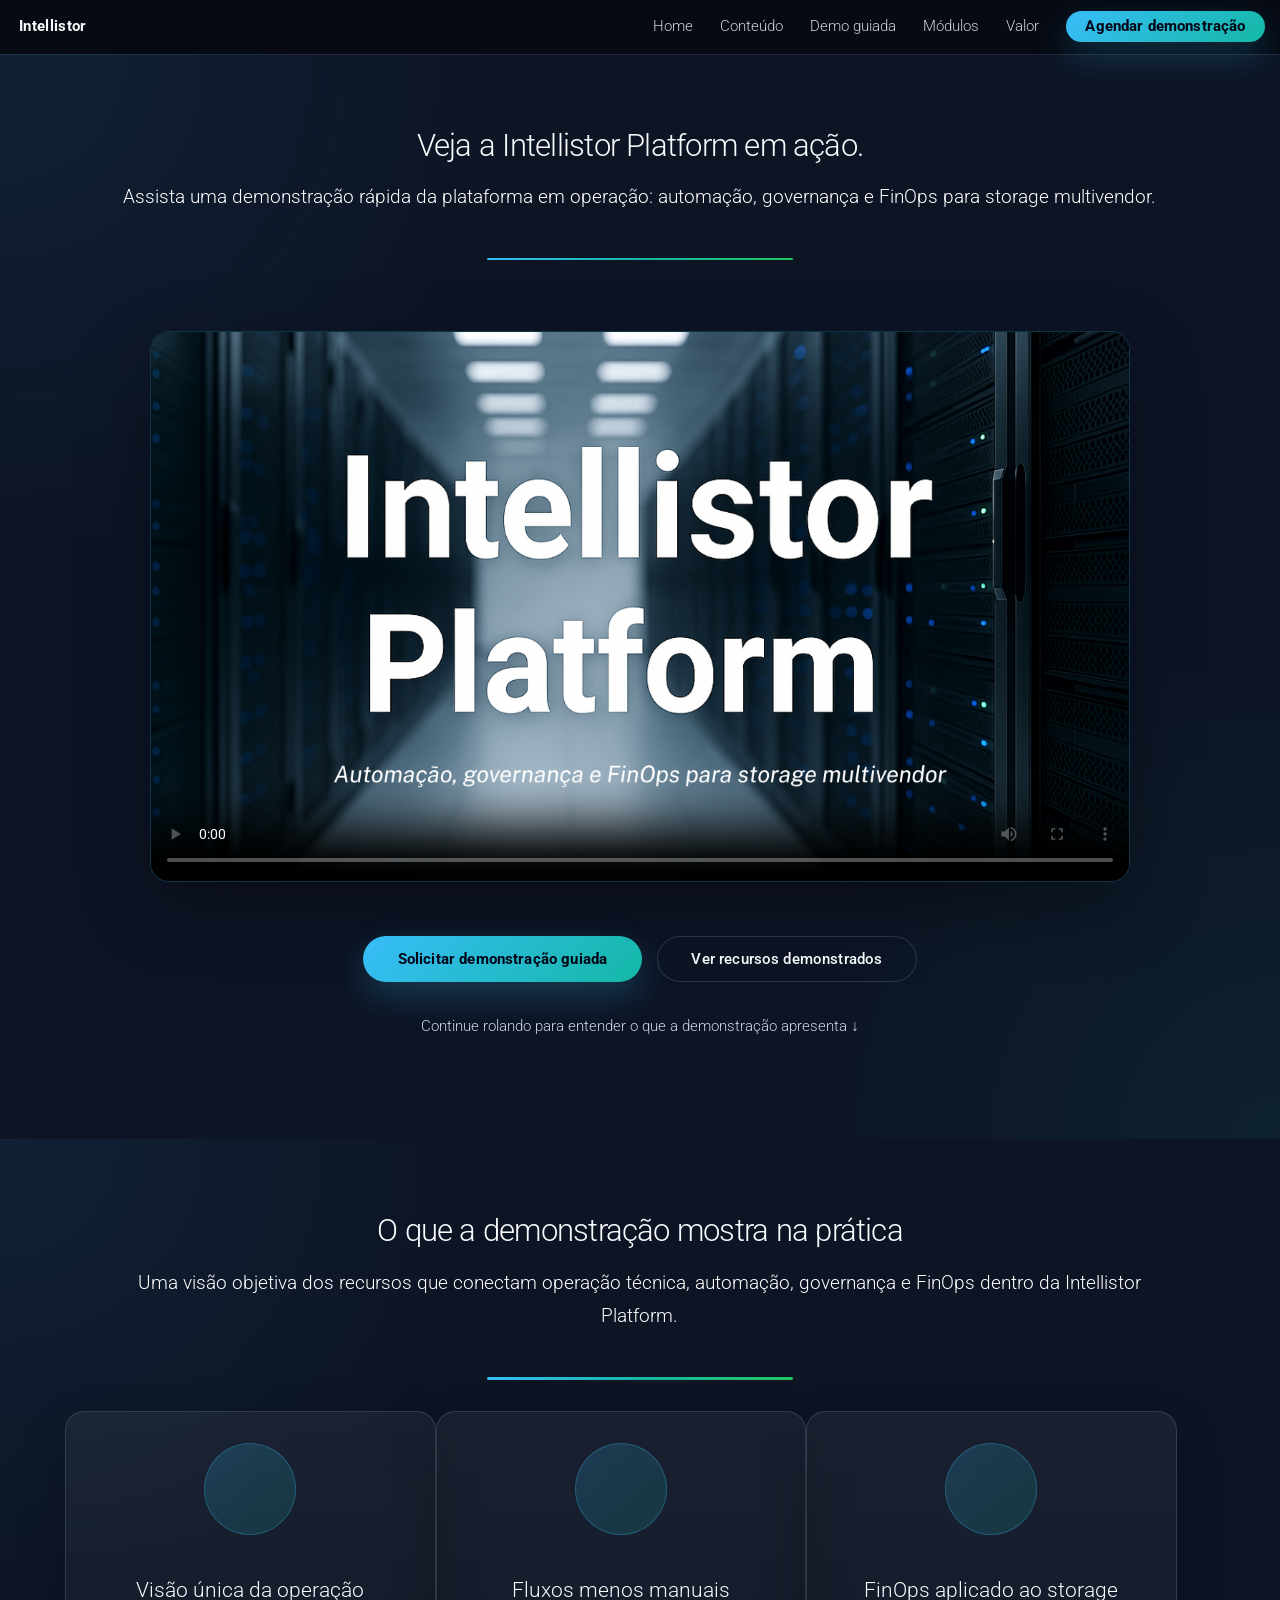
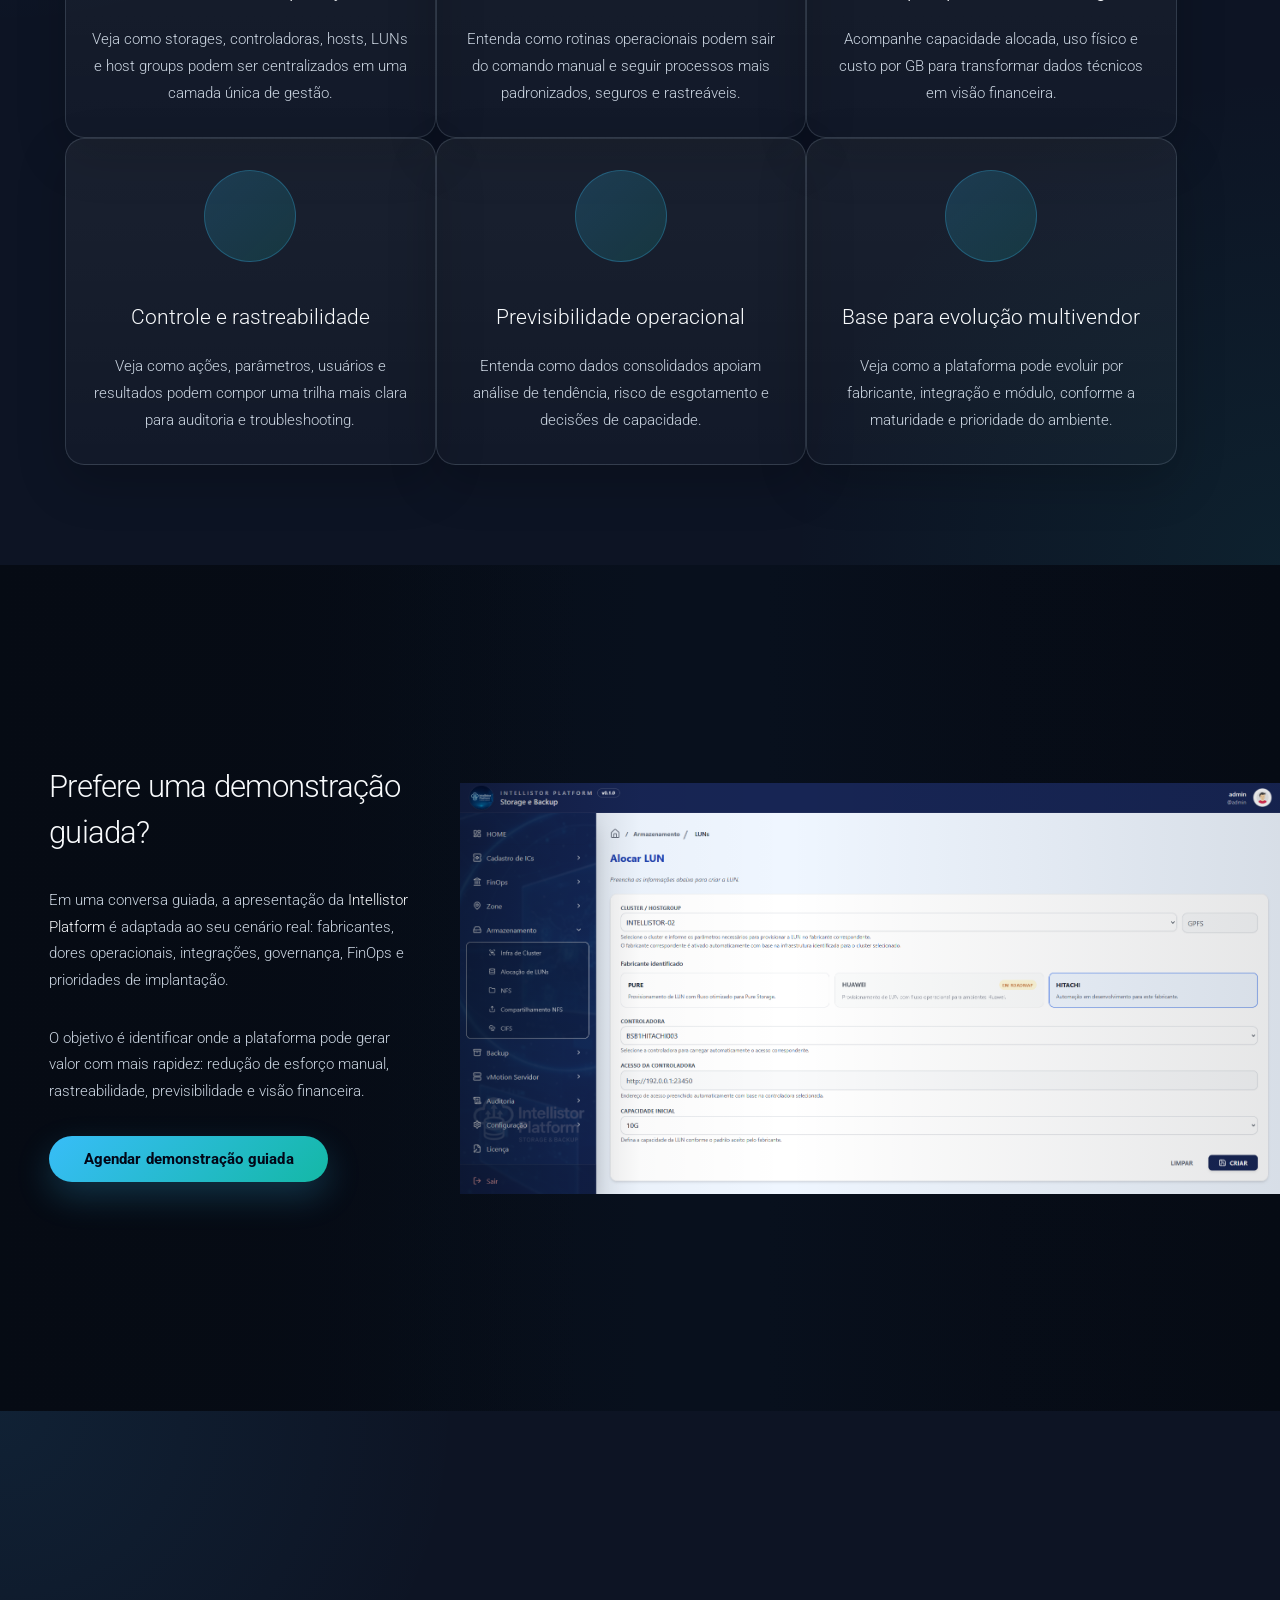
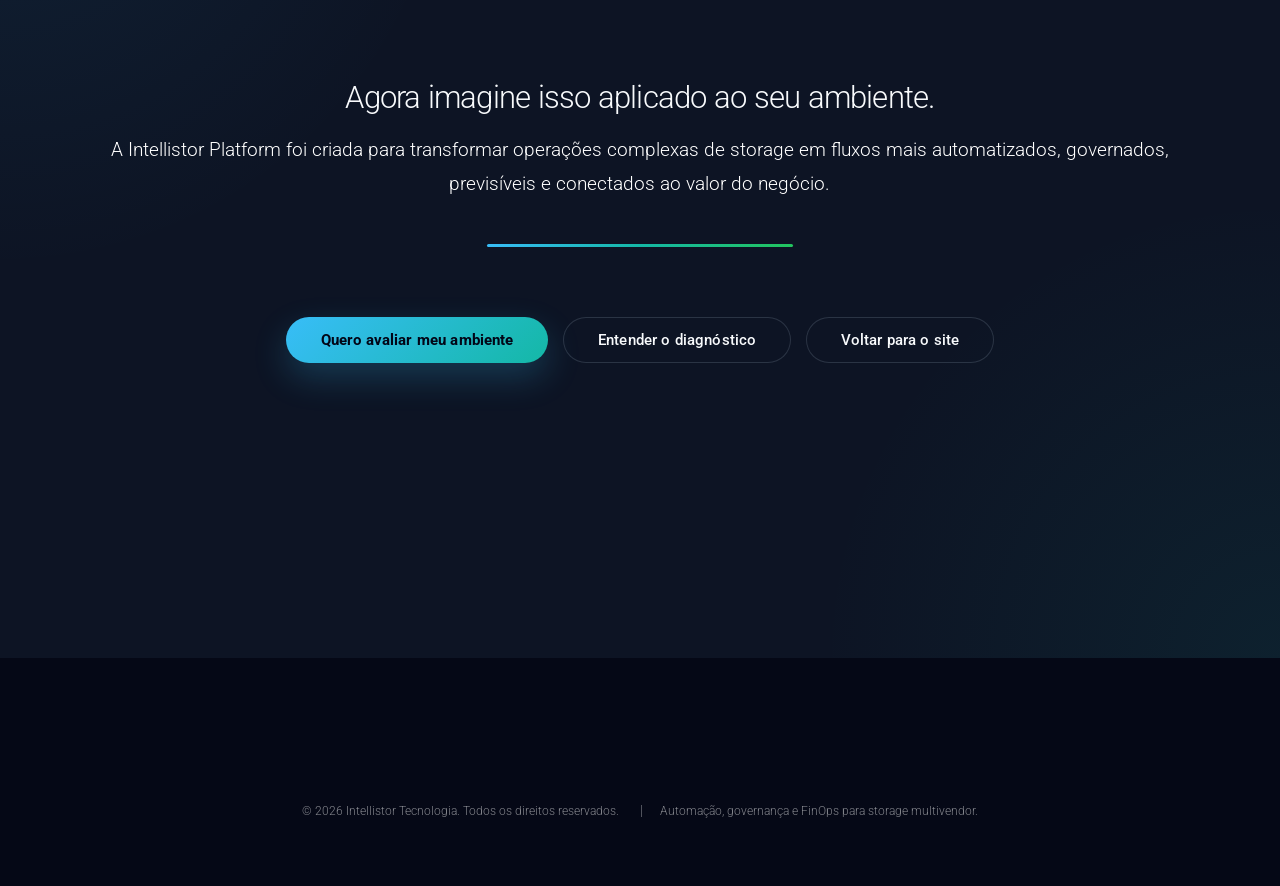
==== demo.html @ d31a7f8b "versão comercial" ====
<!DOCTYPE HTML>
<html lang="pt-br">
  <head>
    <title>Demonstração | Intellistor Platform</title>
    <meta charset="utf-8" />
    <meta name="viewport" content="width=device-width, initial-scale=1, user-scalable=no" />

    <meta
      name="description"
      content="Veja a Intellistor Platform em ação: automação, governança, FinOps e inteligência operacional para storage multivendor."
    />

    <meta
      name="keywords"
      content="Intellistor Platform, demonstração, storage multivendor, automação de storage, FinOps, governança, infraestrutura"
    />

    <link rel="stylesheet" href="assets/css/main.css" />
    <noscript><link rel="stylesheet" href="assets/css/noscript.css" /></noscript>
  </head>

  <body class="is-preload">
    <div id="page-wrapper">

      <!-- Header -->
      <header id="header">
        <h1 id="logo">
          <a href="index.html">Intellistor</a>
        </h1>

        <nav id="nav">
          <ul>
            <li><a href="index.html#banner">Home</a></li>
            <li><a href="#demo-conteudo">Conteúdo</a></li>
            <li><a href="#demo-guiada">Demo guiada</a></li>
            <li><a href="index.html#modulos">Módulos</a></li>
            <li><a href="index.html#valor">Valor</a></li>
            <li><a href="index.html#contato" class="button primary">Agendar demonstração</a></li>
          </ul>
        </nav>
      </header>

      <!-- Demo Hero -->
      <section id="demo-hero" class="wrapper style1 special fade-up demo-hero-section">
        <div class="container">
          <header class="major">
            <h2>Veja a Intellistor Platform em ação.</h2>
            <p>
              Assista uma demonstração rápida da plataforma em operação:
              automação, governança e FinOps para storage multivendor.
            </p>
          </header>

          <div class="demo-video-wrapper">
            <video controls poster="images/new_version/demo-poster.png" class="demo-video">
              <source src="images/new_version/demo-video-web.mp4" type="video/mp4" />
              Seu navegador não suporta a reprodução de vídeo.
            </video>
          </div>

          <br />

          <div>
            <br />
            <ul class="actions special">
              <li><a href="index.html#contato" class="button primary">Solicitar demonstração guiada</a></li>
              <li><a href="#demo-conteudo" class="button scrolly">Ver recursos demonstrados</a></li>
            </ul>

            <p class="demo-scroll-note">
              Continue rolando para entender o que a demonstração apresenta ↓
            </p>
          </div>
        </div>
      </section>

      <!-- O que você verá -->
      <section id="demo-conteudo" class="wrapper style1 special fade-up">
        <div class="container">
          <header class="major">
            <h2>O que a demonstração mostra na prática</h2>
            <p>
              Uma visão objetiva dos recursos que conectam operação técnica, automação,
              governança e FinOps dentro da Intellistor Platform.
            </p>
          </header>

          <div class="box alt">
            <div class="row gtr-uniform">

              <section class="col-4 col-6-medium col-12-xsmall">
                <span class="icon solid alt major fa-server"></span>
                <h3>Visão única da operação</h3>
                <p>
                  Veja como storages, controladoras, hosts, LUNs e host groups podem ser
                  centralizados em uma camada única de gestão.
                </p>
              </section>

              <section class="col-4 col-6-medium col-12-xsmall">
                <span class="icon solid alt major fa-code-branch"></span>
                <h3>Fluxos menos manuais</h3>
                <p>
                  Entenda como rotinas operacionais podem sair do comando manual e seguir
                  processos mais padronizados, seguros e rastreáveis.
                </p>
              </section>

              <section class="col-4 col-6-medium col-12-xsmall">
                <span class="icon solid alt major fa-chart-pie"></span>
                <h3>FinOps aplicado ao storage</h3>
                <p>
                  Acompanhe capacidade alocada, uso físico e custo por GB para transformar
                  dados técnicos em visão financeira.
                </p>
              </section>

              <section class="col-4 col-6-medium col-12-xsmall">
                <span class="icon solid alt major fa-shield-alt"></span>
                <h3>Controle e rastreabilidade</h3>
                <p>
                  Veja como ações, parâmetros, usuários e resultados podem compor uma trilha
                  mais clara para auditoria e troubleshooting.
                </p>
              </section>

              <section class="col-4 col-6-medium col-12-xsmall">
                <span class="icon solid alt major fa-brain"></span>
                <h3>Previsibilidade operacional</h3>
                <p>
                  Entenda como dados consolidados apoiam análise de tendência, risco de
                  esgotamento e decisões de capacidade.
                </p>
              </section>

              <section class="col-4 col-6-medium col-12-xsmall">
                <span class="icon solid alt major fa-network-wired"></span>
                <h3>Base para evolução multivendor</h3>
                <p>
                  Veja como a plataforma pode evoluir por fabricante, integração e módulo,
                  conforme a maturidade e prioridade do ambiente.
                </p>
              </section>

            </div>
          </div>
        </div>
      </section>

      <!-- Demo guiada -->
      <section id="demo-guiada" class="spotlight style2 left">
        <span class="image fit main">
          <img src="images/new_version/modulos4.png" alt="Demonstração guiada da Intellistor Platform" />
        </span>

        <div class="content">
          <header>
            <h2>Prefere uma demonstração guiada?</h2>
          </header>

          <p>
            Em uma conversa guiada, a apresentação da <strong>Intellistor Platform</strong>
            é adaptada ao seu cenário real: fabricantes, dores operacionais, integrações,
            governança, FinOps e prioridades de implantação.
          </p>

          <p>
            O objetivo é identificar onde a plataforma pode gerar valor com mais rapidez:
            redução de esforço manual, rastreabilidade, previsibilidade e visão financeira.
          </p>

          <ul class="actions">
            <li><a href="index.html#contato" class="button primary">Agendar demonstração guiada</a></li>
          </ul>

          <a href="#demo-fechamento" class="goto-next scrolly">Next</a>
        </div>
      </section>

      <!-- Fechamento -->
      <section id="demo-fechamento" class="wrapper style1 special fade-up">
        <div class="container">
          <header class="major">
            <h2>Agora imagine isso aplicado ao seu ambiente.</h2>
            <p>
              A Intellistor Platform foi criada para transformar operações complexas de storage
              em fluxos mais automatizados, governados, previsíveis e conectados ao valor do negócio.
            </p>
          </header>

          <ul class="actions special">
            <li><a href="index.html#contato" class="button primary">Quero avaliar meu ambiente</a></li>
            <li><a href="index.html#diagnostico" class="button">Entender o diagnóstico</a></li>
            <li><a href="index.html" class="button">Voltar para o site</a></li>
          </ul>
        </div>
      </section>

      <!-- Footer -->
      <footer id="footer">
        <ul class="icons">
          <li>
            <a href="https://www.instagram.com/intellistor" class="icon brands alt fa-instagram" target="_blank" rel="noopener">
              <span class="label">Instagram</span>
            </a>
          </li>
        </ul>

        <ul class="copyright">
          <li>&copy; 2026 Intellistor Tecnologia. Todos os direitos reservados.</li>
          <li>Automação, governança e FinOps para storage multivendor.</li>
        </ul>
      </footer>

    </div>

    <!-- Scripts -->
    <script src="assets/js/jquery.min.js"></script>
    <script src="assets/js/jquery.scrolly.min.js"></script>
    <script src="assets/js/jquery.dropotron.min.js"></script>
    <script src="assets/js/jquery.scrollex.min.js"></script>
    <script src="assets/js/browser.min.js"></script>
    <script src="assets/js/breakpoints.min.js"></script>
    <script src="assets/js/util.js"></script>
    <script src="assets/js/main.js"></script>
  </body>
</html>
---- assets/css/main.css ----
@import url("fontawesome-all.min.css");
@import url("https://fonts.googleapis.com/css?family=Roboto:100,300,100italic,300italic");

/*
	Landed by HTML5 UP
	html5up.net | @ajlkn
	Free for personal and commercial use under the CCA 3.0 license (html5up.net/license)
*/

html, body, div, span, applet, object,
iframe, h1, h2, h3, h4, h5, h6, p, blockquote,
pre, a, abbr, acronym, address, big, cite,
code, del, dfn, em, img, ins, kbd, q, s, samp,
small, strike, strong, sub, sup, tt, var, b,
u, i, center, dl, dt, dd, ol, ul, li, fieldset,
form, label, legend, table, caption, tbody,
tfoot, thead, tr, th, td, article, aside,
canvas, details, embed, figure, figcaption,
footer, header, hgroup, menu, nav, output, ruby,
section, summary, time, mark, audio, video {
	margin: 0;
	padding: 0;
	border: 0;
	font-size: 100%;
	font: inherit;
	vertical-align: baseline;}

article, aside, details, figcaption, figure,
footer, header, hgroup, menu, nav, section {
	display: block;}

body {
	line-height: 1;
}

ol, ul {
	list-style: none;
}

blockquote, q {
	quotes: none;
}

	blockquote:before, blockquote:after, q:before, q:after {
		content: '';
		content: none;
	}

table {
	border-collapse: collapse;
	border-spacing: 0;
}

body {
	-webkit-text-size-adjust: none;
}

mark {
	background-color: transparent;
	color: inherit;
}

input::-moz-focus-inner {
	border: 0;
	padding: 0;
}

input, select, textarea {
	-moz-appearance: none;
	-webkit-appearance: none;
	-ms-appearance: none;
	appearance: none;
}

/* Basic */

	html {
		box-sizing: border-box;
	}

	*, *:before, *:after {
		box-sizing: inherit;
	}

	html, body {
		background: #1c1d26;
	}

	body.is-preload *, body.is-preload *:before, body.is-preload *:after {
		-moz-animation: none !important;
		-webkit-animation: none !important;
		-ms-animation: none !important;
		animation: none !important;
		-moz-transition: none !important;
		-webkit-transition: none !important;
		-ms-transition: none !important;
		transition: none !important;
	}

	body, input, select, textarea {
		color: rgba(255, 255, 255, 0.75);
		font-family: "Roboto", Helvetica, sans-serif;
		font-size: 15pt;
		font-weight: 100;
		line-height: 1.75em;
	}

	a {
		-moz-transition: border-color 0.2s ease-in-out, color 0.2s ease-in-out;
		-webkit-transition: border-color 0.2s ease-in-out, color 0.2s ease-in-out;
		-ms-transition: border-color 0.2s ease-in-out, color 0.2s ease-in-out;
		transition: border-color 0.2s ease-in-out, color 0.2s ease-in-out;
		border-bottom: dotted 1px;
		color: #e44c65;
		text-decoration: none;
	}

		a:hover {
			color: #e44c65 !important;
			border-bottom-color: transparent;
		}

	strong, b {
		color: #ffffff;
		font-weight: 300;
	}

	em, i {
		font-style: italic;
	}

	p {
		margin: 0 0 2em 0;
	}

	h1, h2, h3, h4, h5, h6 {
		color: #ffffff;
		font-weight: 300;
		line-height: 1em;
		margin: 0 0 1em 0;
	}

		h1 a, h2 a, h3 a, h4 a, h5 a, h6 a {
			color: inherit;
			border: 0;
		}

	h2 {
		font-size: 2em;
		line-height: 1.5em;
		letter-spacing: -0.025em;
	}

	h3 {
		font-size: 1.35em;
		line-height: 1.5em;
	}

	h4 {
		font-size: 1.1em;
		line-height: 1.5em;
	}

	h5 {
		font-size: 0.9em;
		line-height: 1.5em;
	}

	h6 {
		font-size: 0.7em;
		line-height: 1.5em;
	}

	sub {
		font-size: 0.8em;
		position: relative;
		top: 0.5em;
	}

	sup {
		font-size: 0.8em;
		position: relative;
		top: -0.5em;
	}

	hr {
		border: 0;
		border-bottom: solid 1px rgba(255, 255, 255, 0.3);
		margin: 3em 0;
	}

		hr.major {
			margin: 4em 0;
		}

	blockquote {
		border-left: solid 4px rgba(255, 255, 255, 0.3);
		font-style: italic;
		margin: 0 0 2em 0;
		padding: 0.5em 0 0.5em 2em;
	}

	code {
		background: rgba(255, 255, 255, 0.075);
		border-radius: 4px;
		font-family: "Courier New", monospace;
		font-size: 0.9em;
		margin: 0 0.25em;
		padding: 0.25em 0.65em;
	}

	pre {
		-webkit-overflow-scrolling: touch;
		font-family: "Courier New", monospace;
		font-size: 0.9em;
		margin: 0 0 2em 0;
	}

		pre code {
			display: block;
			line-height: 1.75em;
			padding: 1em 1.5em;
			overflow-x: auto;
		}

	.align-left {
		text-align: left;
	}

	.align-center {
		text-align: center;
	}

	.align-right {
		text-align: right;
	}

/* Loader */

	@-moz-keyframes spinner-show {
		0% {
			opacity: 0;
		}

		100% {
			opacity: 1;
		}
	}

	@-webkit-keyframes spinner-show {
		0% {
			opacity: 0;
		}

		100% {
			opacity: 1;
		}
	}

	@-ms-keyframes spinner-show {
		0% {
			opacity: 0;
		}

		100% {
			opacity: 1;
		}
	}

	@keyframes spinner-show {
		0% {
			opacity: 0;
		}

		100% {
			opacity: 1;
		}
	}

	@-moz-keyframes spinner-hide {
		0% {
			color: rgba(255, 255, 255, 0.15);
			z-index: 100001;
			-moz-transform: scale(1) rotate(0deg);
			-webkit-transform: scale(1) rotate(0deg);
			-ms-transform: scale(1) rotate(0deg);
			transform: scale(1) rotate(0deg);
		}

		99% {
			color: #1c1d26;
			z-index: 100001;
			-moz-transform: scale(0.5) rotate(360deg);
			-webkit-transform: scale(0.5) rotate(360deg);
			-ms-transform: scale(0.5) rotate(360deg);
			transform: scale(0.5) rotate(360deg);
		}

		100% {
			color: #1c1d26;
			z-index: -1;
			-moz-transform: scale(0.5) rotate(360deg);
			-webkit-transform: scale(0.5) rotate(360deg);
			-ms-transform: scale(0.5) rotate(360deg);
			transform: scale(0.5) rotate(360deg);
		}
	}

	@-webkit-keyframes spinner-hide {
		0% {
			color: rgba(255, 255, 255, 0.15);
			z-index: 100001;
			-moz-transform: scale(1) rotate(0deg);
			-webkit-transform: scale(1) rotate(0deg);
			-ms-transform: scale(1) rotate(0deg);
			transform: scale(1) rotate(0deg);
		}

		99% {
			color: #1c1d26;
			z-index: 100001;
			-moz-transform: scale(0.5) rotate(360deg);
			-webkit-transform: scale(0.5) rotate(360deg);
			-ms-transform: scale(0.5) rotate(360deg);
			transform: scale(0.5) rotate(360deg);
		}

		100% {
			color: #1c1d26;
			z-index: -1;
			-moz-transform: scale(0.5) rotate(360deg);
			-webkit-transform: scale(0.5) rotate(360deg);
			-ms-transform: scale(0.5) rotate(360deg);
			transform: scale(0.5) rotate(360deg);
		}
	}

	@-ms-keyframes spinner-hide {
		0% {
			color: rgba(255, 255, 255, 0.15);
			z-index: 100001;
			-moz-transform: scale(1) rotate(0deg);
			-webkit-transform: scale(1) rotate(0deg);
			-ms-transform: scale(1) rotate(0deg);
			transform: scale(1) rotate(0deg);
		}

		99% {
			color: #1c1d26;
			z-index: 100001;
			-moz-transform: scale(0.5) rotate(360deg);
			-webkit-transform: scale(0.5) rotate(360deg);
			-ms-transform: scale(0.5) rotate(360deg);
			transform: scale(0.5) rotate(360deg);
		}

		100% {
			color: #1c1d26;
			z-index: -1;
			-moz-transform: scale(0.5) rotate(360deg);
			-webkit-transform: scale(0.5) rotate(360deg);
			-ms-transform: scale(0.5) rotate(360deg);
			transform: scale(0.5) rotate(360deg);
		}
	}

	@keyframes spinner-hide {
		0% {
			color: rgba(255, 255, 255, 0.15);
			z-index: 100001;
			-moz-transform: scale(1) rotate(0deg);
			-webkit-transform: scale(1) rotate(0deg);
			-ms-transform: scale(1) rotate(0deg);
			transform: scale(1) rotate(0deg);
		}

		99% {
			color: #1c1d26;
			z-index: 100001;
			-moz-transform: scale(0.5) rotate(360deg);
			-webkit-transform: scale(0.5) rotate(360deg);
			-ms-transform: scale(0.5) rotate(360deg);
			transform: scale(0.5) rotate(360deg);
		}

		100% {
			color: #1c1d26;
			z-index: -1;
			-moz-transform: scale(0.5) rotate(360deg);
			-webkit-transform: scale(0.5) rotate(360deg);
			-ms-transform: scale(0.5) rotate(360deg);
			transform: scale(0.5) rotate(360deg);
		}
	}

	@-moz-keyframes spinner-rotate {
		0% {
			-moz-transform: scale(1) rotate(0deg);
			-webkit-transform: scale(1) rotate(0deg);
			-ms-transform: scale(1) rotate(0deg);
			transform: scale(1) rotate(0deg);
		}

		100% {
			-moz-transform: scale(1) rotate(360deg);
			-webkit-transform: scale(1) rotate(360deg);
			-ms-transform: scale(1) rotate(360deg);
			transform: scale(1) rotate(360deg);
		}
	}

	@-webkit-keyframes spinner-rotate {
		0% {
			-moz-transform: scale(1) rotate(0deg);
			-webkit-transform: scale(1) rotate(0deg);
			-ms-transform: scale(1) rotate(0deg);
			transform: scale(1) rotate(0deg);
		}

		100% {
			-moz-transform: scale(1) rotate(360deg);
			-webkit-transform: scale(1) rotate(360deg);
			-ms-transform: scale(1) rotate(360deg);
			transform: scale(1) rotate(360deg);
		}
	}

	@-ms-keyframes spinner-rotate {
		0% {
			-moz-transform: scale(1) rotate(0deg);
			-webkit-transform: scale(1) rotate(0deg);
			-ms-transform: scale(1) rotate(0deg);
			transform: scale(1) rotate(0deg);
		}

		100% {
			-moz-transform: scale(1) rotate(360deg);
			-webkit-transform: scale(1) rotate(360deg);
			-ms-transform: scale(1) rotate(360deg);
			transform: scale(1) rotate(360deg);
		}
	}

	@keyframes spinner-rotate {
		0% {
			-moz-transform: scale(1) rotate(0deg);
			-webkit-transform: scale(1) rotate(0deg);
			-ms-transform: scale(1) rotate(0deg);
			transform: scale(1) rotate(0deg);
		}

		100% {
			-moz-transform: scale(1) rotate(360deg);
			-webkit-transform: scale(1) rotate(360deg);
			-ms-transform: scale(1) rotate(360deg);
			transform: scale(1) rotate(360deg);
		}
	}

	@-moz-keyframes overlay-hide {
		0% {
			opacity: 1;
			z-index: 100000;
		}

		15% {
			opacity: 1;
			z-index: 100000;
		}

		99% {
			opacity: 0;
			z-index: 100000;
		}

		100% {
			opacity: 0;
			z-index: -1;
		}
	}

	@-webkit-keyframes overlay-hide {
		0% {
			opacity: 1;
			z-index: 100000;
		}

		15% {
			opacity: 1;
			z-index: 100000;
		}

		99% {
			opacity: 0;
			z-index: 100000;
		}

		100% {
			opacity: 0;
			z-index: -1;
		}
	}

	@-ms-keyframes overlay-hide {
		0% {
			opacity: 1;
			z-index: 100000;
		}

		15% {
			opacity: 1;
			z-index: 100000;
		}

		99% {
			opacity: 0;
			z-index: 100000;
		}

		100% {
			opacity: 0;
			z-index: -1;
		}
	}

	@keyframes overlay-hide {
		0% {
			opacity: 1;
			z-index: 100000;
		}

		15% {
			opacity: 1;
			z-index: 100000;
		}

		99% {
			opacity: 0;
			z-index: 100000;
		}

		100% {
			opacity: 0;
			z-index: -1;
		}
	}

	body.landing {
		text-decoration: none;
	}

		body.landing:before {
			-moz-osx-font-smoothing: grayscale;
			-webkit-font-smoothing: antialiased;
			display: inline-block;
			font-style: normal;
			font-variant: normal;
			text-rendering: auto;
			line-height: 1;
			text-transform: none !important;
			font-family: 'Font Awesome 5 Free';
			font-weight: 900;
		}

		body.landing:before {
			-moz-animation: spinner-show 1.5s 1 0.25s ease forwards, spinner-hide 0.25s ease-in-out forwards !important;
			-webkit-animation: spinner-show 1.5s 1 0.25s ease forwards, spinner-hide 0.25s ease-in-out forwards !important;
			-ms-animation: spinner-show 1.5s 1 0.25s ease forwards, spinner-hide 0.25s ease-in-out forwards !important;
			animation: spinner-show 1.5s 1 0.25s ease forwards, spinner-hide 0.25s ease-in-out forwards !important;
			-moz-transform-origin: 50% 50%;
			-webkit-transform-origin: 50% 50%;
			-ms-transform-origin: 50% 50%;
			transform-origin: 50% 50%;
			color: rgba(255, 255, 255, 0.15);
			content: '\f1ce';
			cursor: default;
			display: block;
			font-size: 2em;
			height: 2em;
			left: 50%;
			line-height: 2em;
			margin: -1em 0 0 -1em;
			opacity: 0;
			position: fixed;
			text-align: center;
			top: 50%;
			width: 2em;
			z-index: -1;
		}

		body.landing:after {
			-moz-animation: overlay-hide 1.5s ease-in forwards !important;
			-webkit-animation: overlay-hide 1.5s ease-in forwards !important;
			-ms-animation: overlay-hide 1.5s ease-in forwards !important;
			animation: overlay-hide 1.5s ease-in forwards !important;
			background: #1c1d26;
			content: '';
			display: block;
			height: 100%;
			left: 0;
			opacity: 0;
			position: fixed;
			top: 0;
			width: 100%;
			z-index: -1;
		}

		body.landing.is-preload:before {
			-moz-animation: spinner-show 1.5s 1 0.25s ease forwards, spinner-rotate 0.75s infinite linear !important;
			-webkit-animation: spinner-show 1.5s 1 0.25s ease forwards, spinner-rotate 0.75s infinite linear !important;
			-ms-animation: spinner-show 1.5s 1 0.25s ease forwards, spinner-rotate 0.75s infinite linear !important;
			animation: spinner-show 1.5s 1 0.25s ease forwards, spinner-rotate 0.75s infinite linear !important;
			z-index: 100001;
		}

		body.landing.is-preload:after {
			-moz-animation: none !important;
			-webkit-animation: none !important;
			-ms-animation: none !important;
			animation: none !important;
			opacity: 1;
			z-index: 100000;
		}

	@media (-webkit-min-device-pixel-ratio: 2) {

		body.landing:before {
			line-height: 2.025em;
		}

	}

/* Container */

	.container {
		margin: 0 auto;
		max-width: calc(100% - 4em);
		width: 70em;
	}

		.container.xsmall {
			width: 17.5em;
		}

		.container.small {
			width: 35em;
		}

		.container.medium {
			width: 52.5em;
		}

		.container.large {
			width: 87.5em;
		}

		.container.xlarge {
			width: 105em;
		}

		.container.max {
			width: 100%;
		}

		@media screen and (max-width: 1280px) {

			.container {
				width: 90%;
				max-width: 100%;
			}

		}

		@media screen and (max-width: 980px) {

			.container {
				width: 100% !important;
			}

		}

/* Row */

	.row {
		display: flex;
		flex-wrap: wrap;
		box-sizing: border-box;
		align-items: stretch;
	}

		.row > * {
			box-sizing: border-box;
		}

		.row.gtr-uniform > * > :last-child {
			margin-bottom: 0;
		}

		.row.aln-left {
			justify-content: flex-start;
		}

		.row.aln-center {
			justify-content: center;
		}

		.row.aln-right {
			justify-content: flex-end;
		}

		.row.aln-top {
			align-items: flex-start;
		}

		.row.aln-middle {
			align-items: center;
		}

		.row.aln-bottom {
			align-items: flex-end;
		}

		.row > .imp {
			order: -1;
		}

		.row > .col-1 {
			width: 8.33333%;
		}

		.row > .off-1 {
			margin-left: 8.33333%;
		}

		.row > .col-2 {
			width: 16.66667%;
		}

		.row > .off-2 {
			margin-left: 16.66667%;
		}

		.row > .col-3 {
			width: 25%;
		}

		.row > .off-3 {
			margin-left: 25%;
		}

		.row > .col-4 {
			width: 33.33333%;
		}

		.row > .off-4 {
			margin-left: 33.33333%;
		}

		.row > .col-5 {
			width: 41.66667%;
		}

		.row > .off-5 {
			margin-left: 41.66667%;
		}

		.row > .col-6 {
			width: 50%;
		}

		.row > .off-6 {
			margin-left: 50%;
		}

		.row > .col-7 {
			width: 58.33333%;
		}

		.row > .off-7 {
			margin-left: 58.33333%;
		}

		.row > .col-8 {
			width: 66.66667%;
		}

		.row > .off-8 {
			margin-left: 66.66667%;
		}

		.row > .col-9 {
			width: 75%;
		}

		.row > .off-9 {
			margin-left: 75%;
		}

		.row > .col-10 {
			width: 83.33333%;
		}

		.row > .off-10 {
			margin-left: 83.33333%;
		}

		.row > .col-11 {
			width: 91.66667%;
		}

		.row > .off-11 {
			margin-left: 91.66667%;
		}

		.row > .col-12 {
			width: 100%;
		}

		.row > .off-12 {
			margin-left: 100%;
		}

		.row.gtr-0 {
			margin-top: 0;
			margin-left: 0em;
		}

			.row.gtr-0 > * {
				padding: 0 0 0 0em;
			}

			.row.gtr-0.gtr-uniform {
				margin-top: 0em;
			}

				.row.gtr-0.gtr-uniform > * {
					padding-top: 0em;
				}

		.row.gtr-25 {
			margin-top: 0;
			margin-left: -0.625em;
		}

			.row.gtr-25 > * {
				padding: 0 0 0 0.625em;
			}

			.row.gtr-25.gtr-uniform {
				margin-top: -0.625em;
			}

				.row.gtr-25.gtr-uniform > * {
					padding-top: 0.625em;
				}

		.row.gtr-50 {
			margin-top: 0;
			margin-left: -1.25em;
		}

			.row.gtr-50 > * {
				padding: 0 0 0 1.25em;
			}

			.row.gtr-50.gtr-uniform {
				margin-top: -1.25em;
			}

				.row.gtr-50.gtr-uniform > * {
					padding-top: 1.25em;
				}

		.row {
			margin-top: 0;
			margin-left: -2.5em;
		}

			.row > * {
				padding: 0 0 0 2.5em;
			}

			.row.gtr-uniform {
				margin-top: -2.5em;
			}

				.row.gtr-uniform > * {
					padding-top: 2.5em;
				}

		.row.gtr-150 {
			margin-top: 0;
			margin-left: -3.75em;
		}

			.row.gtr-150 > * {
				padding: 0 0 0 3.75em;
			}

			.row.gtr-150.gtr-uniform {
				margin-top: -3.75em;
			}

				.row.gtr-150.gtr-uniform > * {
					padding-top: 3.75em;
				}

		.row.gtr-200 {
			margin-top: 0;
			margin-left: -5em;
		}

			.row.gtr-200 > * {
				padding: 0 0 0 5em;
			}

			.row.gtr-200.gtr-uniform {
				margin-top: -5em;
			}

				.row.gtr-200.gtr-uniform > * {
					padding-top: 5em;
				}

		@media screen and (max-width: 1680px) {

			.row {
				display: flex;
				flex-wrap: wrap;
				box-sizing: border-box;
				align-items: stretch;
			}

				.row > * {
					box-sizing: border-box;
				}

				.row.gtr-uniform > * > :last-child {
					margin-bottom: 0;
				}

				.row.aln-left {
					justify-content: flex-start;
				}

				.row.aln-center {
					justify-content: center;
				}

				.row.aln-right {
					justify-content: flex-end;
				}

				.row.aln-top {
					align-items: flex-start;
				}

				.row.aln-middle {
					align-items: center;
				}

				.row.aln-bottom {
					align-items: flex-end;
				}

				.row > .imp-xlarge {
					order: -1;
				}

				.row > .col-1-xlarge {
					width: 8.33333%;
				}

				.row > .off-1-xlarge {
					margin-left: 8.33333%;
				}

				.row > .col-2-xlarge {
					width: 16.66667%;
				}

				.row > .off-2-xlarge {
					margin-left: 16.66667%;
				}

				.row > .col-3-xlarge {
					width: 25%;
				}

				.row > .off-3-xlarge {
					margin-left: 25%;
				}

				.row > .col-4-xlarge {
					width: 33.33333%;
				}

				.row > .off-4-xlarge {
					margin-left: 33.33333%;
				}

				.row > .col-5-xlarge {
					width: 41.66667%;
				}

				.row > .off-5-xlarge {
					margin-left: 41.66667%;
				}

				.row > .col-6-xlarge {
					width: 50%;
				}

				.row > .off-6-xlarge {
					margin-left: 50%;
				}

				.row > .col-7-xlarge {
					width: 58.33333%;
				}

				.row > .off-7-xlarge {
					margin-left: 58.33333%;
				}

				.row > .col-8-xlarge {
					width: 66.66667%;
				}

				.row > .off-8-xlarge {
					margin-left: 66.66667%;
				}

				.row > .col-9-xlarge {
					width: 75%;
				}

				.row > .off-9-xlarge {
					margin-left: 75%;
				}

				.row > .col-10-xlarge {
					width: 83.33333%;
				}

				.row > .off-10-xlarge {
					margin-left: 83.33333%;
				}

				.row > .col-11-xlarge {
					width: 91.66667%;
				}

				.row > .off-11-xlarge {
					margin-left: 91.66667%;
				}

				.row > .col-12-xlarge {
					width: 100%;
				}

				.row > .off-12-xlarge {
					margin-left: 100%;
				}

				.row.gtr-0 {
					margin-top: 0;
					margin-left: 0em;
				}

					.row.gtr-0 > * {
						padding: 0 0 0 0em;
					}

					.row.gtr-0.gtr-uniform {
						margin-top: 0em;
					}

						.row.gtr-0.gtr-uniform > * {
							padding-top: 0em;
						}

				.row.gtr-25 {
					margin-top: 0;
					margin-left: -0.625em;
				}

					.row.gtr-25 > * {
						padding: 0 0 0 0.625em;
					}

					.row.gtr-25.gtr-uniform {
						margin-top: -0.625em;
					}

						.row.gtr-25.gtr-uniform > * {
							padding-top: 0.625em;
						}

				.row.gtr-50 {
					margin-top: 0;
					margin-left: -1.25em;
				}

					.row.gtr-50 > * {
						padding: 0 0 0 1.25em;
					}

					.row.gtr-50.gtr-uniform {
						margin-top: -1.25em;
					}

						.row.gtr-50.gtr-uniform > * {
							padding-top: 1.25em;
						}

				.row {
					margin-top: 0;
					margin-left: -2.5em;
				}

					.row > * {
						padding: 0 0 0 2.5em;
					}

					.row.gtr-uniform {
						margin-top: -2.5em;
					}

						.row.gtr-uniform > * {
							padding-top: 2.5em;
						}

				.row.gtr-150 {
					margin-top: 0;
					margin-left: -3.75em;
				}

					.row.gtr-150 > * {
						padding: 0 0 0 3.75em;
					}

					.row.gtr-150.gtr-uniform {
						margin-top: -3.75em;
					}

						.row.gtr-150.gtr-uniform > * {
							padding-top: 3.75em;
						}

				.row.gtr-200 {
					margin-top: 0;
					margin-left: -5em;
				}

					.row.gtr-200 > * {
						padding: 0 0 0 5em;
					}

					.row.gtr-200.gtr-uniform {
						margin-top: -5em;
					}

						.row.gtr-200.gtr-uniform > * {
							padding-top: 5em;
						}

		}

		@media screen and (max-width: 1280px) {

			.row {
				display: flex;
				flex-wrap: wrap;
				box-sizing: border-box;
				align-items: stretch;
			}

				.row > * {
					box-sizing: border-box;
				}

				.row.gtr-uniform > * > :last-child {
					margin-bottom: 0;
				}

				.row.aln-left {
					justify-content: flex-start;
				}

				.row.aln-center {
					justify-content: center;
				}

				.row.aln-right {
					justify-content: flex-end;
				}

				.row.aln-top {
					align-items: flex-start;
				}

				.row.aln-middle {
					align-items: center;
				}

				.row.aln-bottom {
					align-items: flex-end;
				}

				.row > .imp-large {
					order: -1;
				}

				.row > .col-1-large {
					width: 8.33333%;
				}

				.row > .off-1-large {
					margin-left: 8.33333%;
				}

				.row > .col-2-large {
					width: 16.66667%;
				}

				.row > .off-2-large {
					margin-left: 16.66667%;
				}

				.row > .col-3-large {
					width: 25%;
				}

				.row > .off-3-large {
					margin-left: 25%;
				}

				.row > .col-4-large {
					width: 33.33333%;
				}

				.row > .off-4-large {
					margin-left: 33.33333%;
				}

				.row > .col-5-large {
					width: 41.66667%;
				}

				.row > .off-5-large {
					margin-left: 41.66667%;
				}

				.row > .col-6-large {
					width: 50%;
				}

				.row > .off-6-large {
					margin-left: 50%;
				}

				.row > .col-7-large {
					width: 58.33333%;
				}

				.row > .off-7-large {
					margin-left: 58.33333%;
				}

				.row > .col-8-large {
					width: 66.66667%;
				}

				.row > .off-8-large {
					margin-left: 66.66667%;
				}

				.row > .col-9-large {
					width: 75%;
				}

				.row > .off-9-large {
					margin-left: 75%;
				}

				.row > .col-10-large {
					width: 83.33333%;
				}

				.row > .off-10-large {
					margin-left: 83.33333%;
				}

				.row > .col-11-large {
					width: 91.66667%;
				}

				.row > .off-11-large {
					margin-left: 91.66667%;
				}

				.row > .col-12-large {
					width: 100%;
				}

				.row > .off-12-large {
					margin-left: 100%;
				}

				.row.gtr-0 {
					margin-top: 0;
					margin-left: 0em;
				}

					.row.gtr-0 > * {
						padding: 0 0 0 0em;
					}

					.row.gtr-0.gtr-uniform {
						margin-top: 0em;
					}

						.row.gtr-0.gtr-uniform > * {
							padding-top: 0em;
						}

				.row.gtr-25 {
					margin-top: 0;
					margin-left: -0.625em;
				}

					.row.gtr-25 > * {
						padding: 0 0 0 0.625em;
					}

					.row.gtr-25.gtr-uniform {
						margin-top: -0.625em;
					}

						.row.gtr-25.gtr-uniform > * {
							padding-top: 0.625em;
						}

				.row.gtr-50 {
					margin-top: 0;
					margin-left: -1.25em;
				}

					.row.gtr-50 > * {
						padding: 0 0 0 1.25em;
					}

					.row.gtr-50.gtr-uniform {
						margin-top: -1.25em;
					}

						.row.gtr-50.gtr-uniform > * {
							padding-top: 1.25em;
						}

				.row {
					margin-top: 0;
					margin-left: -2.5em;
				}

					.row > * {
						padding: 0 0 0 2.5em;
					}

					.row.gtr-uniform {
						margin-top: -2.5em;
					}

						.row.gtr-uniform > * {
							padding-top: 2.5em;
						}

				.row.gtr-150 {
					margin-top: 0;
					margin-left: -3.75em;
				}

					.row.gtr-150 > * {
						padding: 0 0 0 3.75em;
					}

					.row.gtr-150.gtr-uniform {
						margin-top: -3.75em;
					}

						.row.gtr-150.gtr-uniform > * {
							padding-top: 3.75em;
						}

				.row.gtr-200 {
					margin-top: 0;
					margin-left: -5em;
				}

					.row.gtr-200 > * {
						padding: 0 0 0 5em;
					}

					.row.gtr-200.gtr-uniform {
						margin-top: -5em;
					}

						.row.gtr-200.gtr-uniform > * {
							padding-top: 5em;
						}

		}

		@media screen and (max-width: 980px) {

			.row {
				display: flex;
				flex-wrap: wrap;
				box-sizing: border-box;
				align-items: stretch;
			}

				.row > * {
					box-sizing: border-box;
				}

				.row.gtr-uniform > * > :last-child {
					margin-bottom: 0;
				}

				.row.aln-left {
					justify-content: flex-start;
				}

				.row.aln-center {
					justify-content: center;
				}

				.row.aln-right {
					justify-content: flex-end;
				}

				.row.aln-top {
					align-items: flex-start;
				}

				.row.aln-middle {
					align-items: center;
				}

				.row.aln-bottom {
					align-items: flex-end;
				}

				.row > .imp-medium {
					order: -1;
				}

				.row > .col-1-medium {
					width: 8.33333%;
				}

				.row > .off-1-medium {
					margin-left: 8.33333%;
				}

				.row > .col-2-medium {
					width: 16.66667%;
				}

				.row > .off-2-medium {
					margin-left: 16.66667%;
				}

				.row > .col-3-medium {
					width: 25%;
				}

				.row > .off-3-medium {
					margin-left: 25%;
				}

				.row > .col-4-medium {
					width: 33.33333%;
				}

				.row > .off-4-medium {
					margin-left: 33.33333%;
				}

				.row > .col-5-medium {
					width: 41.66667%;
				}

				.row > .off-5-medium {
					margin-left: 41.66667%;
				}

				.row > .col-6-medium {
					width: 50%;
				}

				.row > .off-6-medium {
					margin-left: 50%;
				}

				.row > .col-7-medium {
					width: 58.33333%;
				}

				.row > .off-7-medium {
					margin-left: 58.33333%;
				}

				.row > .col-8-medium {
					width: 66.66667%;
				}

				.row > .off-8-medium {
					margin-left: 66.66667%;
				}

				.row > .col-9-medium {
					width: 75%;
				}

				.row > .off-9-medium {
					margin-left: 75%;
				}

				.row > .col-10-medium {
					width: 83.33333%;
				}

				.row > .off-10-medium {
					margin-left: 83.33333%;
				}

				.row > .col-11-medium {
					width: 91.66667%;
				}

				.row > .off-11-medium {
					margin-left: 91.66667%;
				}

				.row > .col-12-medium {
					width: 100%;
				}

				.row > .off-12-medium {
					margin-left: 100%;
				}

				.row.gtr-0 {
					margin-top: 0;
					margin-left: 0em;
				}

					.row.gtr-0 > * {
						padding: 0 0 0 0em;
					}

					.row.gtr-0.gtr-uniform {
						margin-top: 0em;
					}

						.row.gtr-0.gtr-uniform > * {
							padding-top: 0em;
						}

				.row.gtr-25 {
					margin-top: 0;
					margin-left: -0.625em;
				}

					.row.gtr-25 > * {
						padding: 0 0 0 0.625em;
					}

					.row.gtr-25.gtr-uniform {
						margin-top: -0.625em;
					}

						.row.gtr-25.gtr-uniform > * {
							padding-top: 0.625em;
						}

				.row.gtr-50 {
					margin-top: 0;
					margin-left: -1.25em;
				}

					.row.gtr-50 > * {
						padding: 0 0 0 1.25em;
					}

					.row.gtr-50.gtr-uniform {
						margin-top: -1.25em;
					}

						.row.gtr-50.gtr-uniform > * {
							padding-top: 1.25em;
						}

				.row {
					margin-top: 0;
					margin-left: -2.5em;
				}

					.row > * {
						padding: 0 0 0 2.5em;
					}

					.row.gtr-uniform {
						margin-top: -2.5em;
					}

						.row.gtr-uniform > * {
							padding-top: 2.5em;
						}

				.row.gtr-150 {
					margin-top: 0;
					margin-left: -3.75em;
				}

					.row.gtr-150 > * {
						padding: 0 0 0 3.75em;
					}

					.row.gtr-150.gtr-uniform {
						margin-top: -3.75em;
					}

						.row.gtr-150.gtr-uniform > * {
							padding-top: 3.75em;
						}

				.row.gtr-200 {
					margin-top: 0;
					margin-left: -5em;
				}

					.row.gtr-200 > * {
						padding: 0 0 0 5em;
					}

					.row.gtr-200.gtr-uniform {
						margin-top: -5em;
					}

						.row.gtr-200.gtr-uniform > * {
							padding-top: 5em;
						}

		}

		@media screen and (max-width: 736px) {

			.row {
				display: flex;
				flex-wrap: wrap;
				box-sizing: border-box;
				align-items: stretch;
			}

				.row > * {
					box-sizing: border-box;
				}

				.row.gtr-uniform > * > :last-child {
					margin-bottom: 0;
				}

				.row.aln-left {
					justify-content: flex-start;
				}

				.row.aln-center {
					justify-content: center;
				}

				.row.aln-right {
					justify-content: flex-end;
				}

				.row.aln-top {
					align-items: flex-start;
				}

				.row.aln-middle {
					align-items: center;
				}

				.row.aln-bottom {
					align-items: flex-end;
				}

				.row > .imp-small {
					order: -1;
				}

				.row > .col-1-small {
					width: 8.33333%;
				}

				.row > .off-1-small {
					margin-left: 8.33333%;
				}

				.row > .col-2-small {
					width: 16.66667%;
				}

				.row > .off-2-small {
					margin-left: 16.66667%;
				}

				.row > .col-3-small {
					width: 25%;
				}

				.row > .off-3-small {
					margin-left: 25%;
				}

				.row > .col-4-small {
					width: 33.33333%;
				}

				.row > .off-4-small {
					margin-left: 33.33333%;
				}

				.row > .col-5-small {
					width: 41.66667%;
				}

				.row > .off-5-small {
					margin-left: 41.66667%;
				}

				.row > .col-6-small {
					width: 50%;
				}

				.row > .off-6-small {
					margin-left: 50%;
				}

				.row > .col-7-small {
					width: 58.33333%;
				}

				.row > .off-7-small {
					margin-left: 58.33333%;
				}

				.row > .col-8-small {
					width: 66.66667%;
				}

				.row > .off-8-small {
					margin-left: 66.66667%;
				}

				.row > .col-9-small {
					width: 75%;
				}

				.row > .off-9-small {
					margin-left: 75%;
				}

				.row > .col-10-small {
					width: 83.33333%;
				}

				.row > .off-10-small {
					margin-left: 83.33333%;
				}

				.row > .col-11-small {
					width: 91.66667%;
				}

				.row > .off-11-small {
					margin-left: 91.66667%;
				}

				.row > .col-12-small {
					width: 100%;
				}

				.row > .off-12-small {
					margin-left: 100%;
				}

				.row.gtr-0 {
					margin-top: 0;
					margin-left: 0em;
				}

					.row.gtr-0 > * {
						padding: 0 0 0 0em;
					}

					.row.gtr-0.gtr-uniform {
						margin-top: 0em;
					}

						.row.gtr-0.gtr-uniform > * {
							padding-top: 0em;
						}

				.row.gtr-25 {
					margin-top: 0;
					margin-left: -0.625em;
				}

					.row.gtr-25 > * {
						padding: 0 0 0 0.625em;
					}

					.row.gtr-25.gtr-uniform {
						margin-top: -0.625em;
					}

						.row.gtr-25.gtr-uniform > * {
							padding-top: 0.625em;
						}

				.row.gtr-50 {
					margin-top: 0;
					margin-left: -1.25em;
				}

					.row.gtr-50 > * {
						padding: 0 0 0 1.25em;
					}

					.row.gtr-50.gtr-uniform {
						margin-top: -1.25em;
					}

						.row.gtr-50.gtr-uniform > * {
							padding-top: 1.25em;
						}

				.row {
					margin-top: 0;
					margin-left: -2.5em;
				}

					.row > * {
						padding: 0 0 0 2.5em;
					}

					.row.gtr-uniform {
						margin-top: -2.5em;
					}

						.row.gtr-uniform > * {
							padding-top: 2.5em;
						}

				.row.gtr-150 {
					margin-top: 0;
					margin-left: -3.75em;
				}

					.row.gtr-150 > * {
						padding: 0 0 0 3.75em;
					}

					.row.gtr-150.gtr-uniform {
						margin-top: -3.75em;
					}

						.row.gtr-150.gtr-uniform > * {
							padding-top: 3.75em;
						}

				.row.gtr-200 {
					margin-top: 0;
					margin-left: -5em;
				}

					.row.gtr-200 > * {
						padding: 0 0 0 5em;
					}

					.row.gtr-200.gtr-uniform {
						margin-top: -5em;
					}

						.row.gtr-200.gtr-uniform > * {
							padding-top: 5em;
						}

		}

		@media screen and (max-width: 480px) {

			.row {
				display: flex;
				flex-wrap: wrap;
				box-sizing: border-box;
				align-items: stretch;
			}

				.row > * {
					box-sizing: border-box;
				}

				.row.gtr-uniform > * > :last-child {
					margin-bottom: 0;
				}

				.row.aln-left {
					justify-content: flex-start;
				}

				.row.aln-center {
					justify-content: center;
				}

				.row.aln-right {
					justify-content: flex-end;
				}

				.row.aln-top {
					align-items: flex-start;
				}

				.row.aln-middle {
					align-items: center;
				}

				.row.aln-bottom {
					align-items: flex-end;
				}

				.row > .imp-xsmall {
					order: -1;
				}

				.row > .col-1-xsmall {
					width: 8.33333%;
				}

				.row > .off-1-xsmall {
					margin-left: 8.33333%;
				}

				.row > .col-2-xsmall {
					width: 16.66667%;
				}

				.row > .off-2-xsmall {
					margin-left: 16.66667%;
				}

				.row > .col-3-xsmall {
					width: 25%;
				}

				.row > .off-3-xsmall {
					margin-left: 25%;
				}

				.row > .col-4-xsmall {
					width: 33.33333%;
				}

				.row > .off-4-xsmall {
					margin-left: 33.33333%;
				}

				.row > .col-5-xsmall {
					width: 41.66667%;
				}

				.row > .off-5-xsmall {
					margin-left: 41.66667%;
				}

				.row > .col-6-xsmall {
					width: 50%;
				}

				.row > .off-6-xsmall {
					margin-left: 50%;
				}

				.row > .col-7-xsmall {
					width: 58.33333%;
				}

				.row > .off-7-xsmall {
					margin-left: 58.33333%;
				}

				.row > .col-8-xsmall {
					width: 66.66667%;
				}

				.row > .off-8-xsmall {
					margin-left: 66.66667%;
				}

				.row > .col-9-xsmall {
					width: 75%;
				}

				.row > .off-9-xsmall {
					margin-left: 75%;
				}

				.row > .col-10-xsmall {
					width: 83.33333%;
				}

				.row > .off-10-xsmall {
					margin-left: 83.33333%;
				}

				.row > .col-11-xsmall {
					width: 91.66667%;
				}

				.row > .off-11-xsmall {
					margin-left: 91.66667%;
				}

				.row > .col-12-xsmall {
					width: 100%;
				}

				.row > .off-12-xsmall {
					margin-left: 100%;
				}

				.row.gtr-0 {
					margin-top: 0;
					margin-left: 0em;
				}

					.row.gtr-0 > * {
						padding: 0 0 0 0em;
					}

					.row.gtr-0.gtr-uniform {
						margin-top: 0em;
					}

						.row.gtr-0.gtr-uniform > * {
							padding-top: 0em;
						}

				.row.gtr-25 {
					margin-top: 0;
					margin-left: -0.625em;
				}

					.row.gtr-25 > * {
						padding: 0 0 0 0.625em;
					}

					.row.gtr-25.gtr-uniform {
						margin-top: -0.625em;
					}

						.row.gtr-25.gtr-uniform > * {
							padding-top: 0.625em;
						}

				.row.gtr-50 {
					margin-top: 0;
					margin-left: -1.25em;
				}

					.row.gtr-50 > * {
						padding: 0 0 0 1.25em;
					}

					.row.gtr-50.gtr-uniform {
						margin-top: -1.25em;
					}

						.row.gtr-50.gtr-uniform > * {
							padding-top: 1.25em;
						}

				.row {
					margin-top: 0;
					margin-left: -2.5em;
				}

					.row > * {
						padding: 0 0 0 2.5em;
					}

					.row.gtr-uniform {
						margin-top: -2.5em;
					}

						.row.gtr-uniform > * {
							padding-top: 2.5em;
						}

				.row.gtr-150 {
					margin-top: 0;
					margin-left: -3.75em;
				}

					.row.gtr-150 > * {
						padding: 0 0 0 3.75em;
					}

					.row.gtr-150.gtr-uniform {
						margin-top: -3.75em;
					}

						.row.gtr-150.gtr-uniform > * {
							padding-top: 3.75em;
						}

				.row.gtr-200 {
					margin-top: 0;
					margin-left: -5em;
				}

					.row.gtr-200 > * {
						padding: 0 0 0 5em;
					}

					.row.gtr-200.gtr-uniform {
						margin-top: -5em;
					}

						.row.gtr-200.gtr-uniform > * {
							padding-top: 5em;
						}

		}

/* Section/Article */

	section.special, article.special {
		text-align: center;
	}

	header p {
		color: #ffffff;
		position: relative;
		margin: 0 0 1.5em 0;
	}

	header h2 + p {
		font-size: 1.25em;
		margin-top: -1em;
		line-height: 1.75em;
	}

	header h3 + p {
		font-size: 1.1em;
		margin-top: -0.8em;
		line-height: 1.75em;
	}

	header h4 + p,
	header h5 + p,
	header h6 + p {
		font-size: 0.9em;
		margin-top: -0.6em;
		line-height: 1.5em;
	}

	header.major {
		margin: 0 0 4em 0;
		position: relative;
		text-align: center;
	}

		header.major:after {
			background: #e44c65;
			content: '';
			display: inline-block;
			height: 0.2em;
			max-width: 20em;
			width: 75%;
		}

	footer.major {
		margin: 4em 0 0 0;
	}

/* Form */

	form {
		margin: 0 0 2em 0;
	}

		form.cta {
			max-width: 35em;
			margin-left: auto;
			margin-right: auto;
		}

	label {
		color: #ffffff;
		display: block;
		font-size: 0.9em;
		font-weight: 300;
		margin: 0 0 1em 0;
	}

	input[type="text"],
	input[type="password"],
	input[type="email"],
	select,
	textarea {
		-moz-appearance: none;
		-webkit-appearance: none;
		-ms-appearance: none;
		appearance: none;
		-moz-transition: border-color 0.2s ease-in-out;
		-webkit-transition: border-color 0.2s ease-in-out;
		-ms-transition: border-color 0.2s ease-in-out;
		transition: border-color 0.2s ease-in-out;
		background: transparent;
		border-radius: 4px;
		border: solid 1px rgba(255, 255, 255, 0.3);
		color: inherit;
		display: block;
		outline: 0;
		padding: 0 1em;
		text-decoration: none;
		width: 100%;
	}

		input[type="text"]:invalid,
		input[type="password"]:invalid,
		input[type="email"]:invalid,
		select:invalid,
		textarea:invalid {
			box-shadow: none;
		}

		input[type="text"]:focus,
		input[type="password"]:focus,
		input[type="email"]:focus,
		select:focus,
		textarea:focus {
			border-color: #e44c65;
		}

	select {
		background-image: url("data:image/svg+xml;charset=utf8,%3Csvg xmlns='http://www.w3.org/2000/svg' width='40' height='40' preserveAspectRatio='none' viewBox='0 0 40 40'%3E%3Cpath d='M9.4,12.3l10.4,10.4l10.4-10.4c0.2-0.2,0.5-0.4,0.9-0.4c0.3,0,0.6,0.1,0.9,0.4l3.3,3.3c0.2,0.2,0.4,0.5,0.4,0.9 c0,0.4-0.1,0.6-0.4,0.9L20.7,31.9c-0.2,0.2-0.5,0.4-0.9,0.4c-0.3,0-0.6-0.1-0.9-0.4L4.3,17.3c-0.2-0.2-0.4-0.5-0.4-0.9 c0-0.4,0.1-0.6,0.4-0.9l3.3-3.3c0.2-0.2,0.5-0.4,0.9-0.4S9.1,12.1,9.4,12.3z' fill='rgba(255, 255, 255, 0.3)' /%3E%3C/svg%3E");
		background-size: 1.25rem;
		background-repeat: no-repeat;
		background-position: calc(100% - 1rem) center;
		height: 3em;
		padding-right: 3em;
		text-overflow: ellipsis;
	}

		select option {
			color: #ffffff;
			background: #1c1d26;
		}

		select:focus::-ms-value {
			background-color: transparent;
		}

		select::-ms-expand {
			display: none;
		}

	input[type="text"],
	input[type="password"],
	input[type="email"],
	select {
		height: 3em;
	}

	textarea {
		padding: 0.75em 1em;
	}

	input[type="checkbox"],
	input[type="radio"] {
		-moz-appearance: none;
		-webkit-appearance: none;
		-ms-appearance: none;
		appearance: none;
		display: block;
		float: left;
		margin-right: -2em;
		opacity: 0;
		width: 1em;
		z-index: -1;
	}

		input[type="checkbox"] + label,
		input[type="radio"] + label {
			text-decoration: none;
			color: rgba(255, 255, 255, 0.75);
			cursor: pointer;
			display: inline-block;
			font-size: 1em;
			font-weight: 100;
			padding-left: 2.55em;
			padding-right: 0.75em;
			position: relative;
		}

			input[type="checkbox"] + label:before,
			input[type="radio"] + label:before {
				-moz-osx-font-smoothing: grayscale;
				-webkit-font-smoothing: antialiased;
				display: inline-block;
				font-style: normal;
				font-variant: normal;
				text-rendering: auto;
				line-height: 1;
				text-transform: none !important;
				font-family: 'Font Awesome 5 Free';
				font-weight: 900;
			}

			input[type="checkbox"] + label:before,
			input[type="radio"] + label:before {
				border-radius: 4px;
				border: solid 1px rgba(255, 255, 255, 0.3);
				content: '';
				display: inline-block;
				font-size: 0.8em;
				height: 2.25em;
				left: 0;
				line-height: 2.25em;
				position: absolute;
				text-align: center;
				top: 0;
				width: 2.25em;
			}

		input[type="checkbox"]:checked + label:before,
		input[type="radio"]:checked + label:before {
			background: rgba(255, 255, 255, 0.25);
			color: #ffffff;
			content: '\f00c';
		}

		input[type="checkbox"]:focus + label:before,
		input[type="radio"]:focus + label:before {
			border-color: #e44c65;
		}

	input[type="checkbox"] + label:before {
		border-radius: 4px;
	}

	input[type="radio"] + label:before {
		border-radius: 100%;
	}

	::-webkit-input-placeholder {
		color: rgba(255, 255, 255, 0.5) !important;
		opacity: 1.0;
	}

	:-moz-placeholder {
		color: rgba(255, 255, 255, 0.5) !important;
		opacity: 1.0;
	}

	::-moz-placeholder {
		color: rgba(255, 255, 255, 0.5) !important;
		opacity: 1.0;
	}

	:-ms-input-placeholder {
		color: rgba(255, 255, 255, 0.5) !important;
		opacity: 1.0;
	}

/* Box */

	.box {
		border-radius: 4px;
		border: solid 1px rgba(255, 255, 255, 0.3);
		margin-bottom: 2em;
		padding: 1.5em;
	}

		.box > :last-child,
		.box > :last-child > :last-child,
		.box > :last-child > :last-child > :last-child {
			margin-bottom: 0;
		}

		.box.alt {
			border: 0;
			border-radius: 0;
			padding: 0;
		}

/* Icon */

	.icon {
		text-decoration: none;
		border-bottom: none;
		position: relative;
	}

		.icon:before {
			-moz-osx-font-smoothing: grayscale;
			-webkit-font-smoothing: antialiased;
			display: inline-block;
			font-style: normal;
			font-variant: normal;
			text-rendering: auto;
			line-height: 1;
			text-transform: none !important;
			font-family: 'Font Awesome 5 Free';
			font-weight: 400;
		}

		.icon > .label {
			display: none;
		}

		.icon:before {
			line-height: inherit;
		}

		.icon.solid:before {
			font-weight: 900 !important;
		}

		.icon.brands:before {
			font-family: 'Font Awesome 5 Brands' !important;
		}

		.icon.alt {
			text-decoration: none;
		}

			.icon.alt:before {
				-moz-osx-font-smoothing: grayscale;
				-webkit-font-smoothing: antialiased;
				display: inline-block;
				font-style: normal;
				font-variant: normal;
				text-rendering: auto;
				line-height: 1;
				text-transform: none !important;
				font-family: 'Font Awesome 5 Free';
				font-weight: 400;
			}

			.icon.alt:before {
				color: #1c1d26 !important;
				text-shadow: 1px 0 0 #ffffff, -1px 0 0 #ffffff, 0 1px 0 #ffffff, 0 -1px 0 #ffffff;
			}

		.icon.major {
			background: #272833;
			border-radius: 100%;
			cursor: default;
			display: inline-block;
			height: 6em;
			line-height: 5.65em;
			margin: 0 0 2em 0;
			text-align: center;
			width: 6em;
		}

			.icon.major:before {
				font-size: 2.25em;
			}

			.icon.major.alt {
				text-decoration: none;
			}

				.icon.major.alt:before {
					-moz-osx-font-smoothing: grayscale;
					-webkit-font-smoothing: antialiased;
					display: inline-block;
					font-style: normal;
					font-variant: normal;
					text-rendering: auto;
					line-height: 1;
					text-transform: none !important;
					font-family: 'Font Awesome 5 Free';
					font-weight: 400;
				}

				.icon.major.alt:before {
					color: #272833 !important;
					text-shadow: 1px 0 0 #ffffff, -1px 0 0 #ffffff, 0 1px 0 #ffffff, 0 -1px 0 #ffffff;
				}

/* Image */

	.image {
		border-radius: 4px;
		border: 0;
		display: inline-block;
		position: relative;
		overflow: hidden;
	}

		.image:before {
			content: '';
			display: block;
			position: absolute;
			left: 0;
			top: 0;
			background-image: url("images/overlay.png");
			width: 100%;
			height: 100%;
			z-index: 1;
		}

		.image img {
			border-radius: 4px;
			display: block;
		}

		.image.left {
			float: left;
			margin: 0 1.5em 1em 0;
			top: 0.25em;
		}

		.image.right {
			float: right;
			margin: 0 0 1em 1.5em;
			top: 0.25em;
		}

		.image.left, .image.right {
			max-width: 40%;
		}

			.image.left img, .image.right img {
				width: 100%;
			}

		.image.fit {
			display: block;
			margin: 0 0 2em 0;
			width: 100%;
		}

			.image.fit img {
				width: 100%;
			}

/* List */

	ol {
		list-style: decimal;
		margin: 0 0 2em 0;
		padding-left: 1.25em;
	}

		ol li {
			padding-left: 0.25em;
		}

	ul {
		list-style: disc;
		margin: 0 0 2em 0;
		padding-left: 1em;
	}

		ul li {
			padding-left: 0.5em;
		}

		ul.alt {
			list-style: none;
			padding-left: 0;
		}

			ul.alt li {
				border-top: solid 1px rgba(255, 255, 255, 0.3);
				padding: 0.5em 0;
			}

				ul.alt li:first-child {
					border-top: 0;
					padding-top: 0;
				}

	dl {
		margin: 0 0 2em 0;
	}

/* Icons */

	ul.icons {
		cursor: default;
		list-style: none;
		padding-left: 0;
	}

		ul.icons li {
			display: inline-block;
			height: 2.5em;
			line-height: 2.5em;
			padding: 0 0.5em;
		}

			ul.icons li .icon {
				font-size: 0.8em;
			}

				ul.icons li .icon:before {
					font-size: 2em;
				}

/* Actions */

	ul.actions {
		display: -moz-flex;
		display: -webkit-flex;
		display: -ms-flex;
		display: flex;
		cursor: default;
		list-style: none;
		margin-left: -1em;
		padding-left: 0;
	}

		ul.actions li {
			padding: 0 0 0 1em;
			vertical-align: middle;
		}

		ul.actions.special {
			-moz-justify-content: center;
			-webkit-justify-content: center;
			-ms-justify-content: center;
			justify-content: center;
			width: 100%;
			margin-left: 0;
		}

			ul.actions.special li:first-child {
				padding-left: 0;
			}

		ul.actions.stacked {
			-moz-flex-direction: column;
			-webkit-flex-direction: column;
			-ms-flex-direction: column;
			flex-direction: column;
			margin-left: 0;
		}

			ul.actions.stacked li {
				padding: 1.3em 0 0 0;
			}

				ul.actions.stacked li:first-child {
					padding-top: 0;
				}

		ul.actions.fit {
			width: calc(100% + 1em);
		}

			ul.actions.fit li {
				-moz-flex-grow: 1;
				-webkit-flex-grow: 1;
				-ms-flex-grow: 1;
				flex-grow: 1;
				-moz-flex-shrink: 1;
				-webkit-flex-shrink: 1;
				-ms-flex-shrink: 1;
				flex-shrink: 1;
				width: 100%;
			}

				ul.actions.fit li > * {
					width: 100%;
				}

			ul.actions.fit.stacked {
				width: 100%;
			}

		@media screen and (max-width: 480px) {

			ul.actions:not(.fixed) {
				-moz-flex-direction: column;
				-webkit-flex-direction: column;
				-ms-flex-direction: column;
				flex-direction: column;
				margin-left: 0;
				width: 100% !important;
			}

				ul.actions:not(.fixed) li {
					-moz-flex-grow: 1;
					-webkit-flex-grow: 1;
					-ms-flex-grow: 1;
					flex-grow: 1;
					-moz-flex-shrink: 1;
					-webkit-flex-shrink: 1;
					-ms-flex-shrink: 1;
					flex-shrink: 1;
					padding: 1em 0 0 0;
					text-align: center;
					width: 100%;
				}

					ul.actions:not(.fixed) li > * {
						width: 100%;
					}

					ul.actions:not(.fixed) li:first-child {
						padding-top: 0;
					}

					ul.actions:not(.fixed) li input[type="submit"],
					ul.actions:not(.fixed) li input[type="reset"],
					ul.actions:not(.fixed) li input[type="button"],
					ul.actions:not(.fixed) li button,
					ul.actions:not(.fixed) li .button {
						width: 100%;
					}

						ul.actions:not(.fixed) li input[type="submit"].icon:before,
						ul.actions:not(.fixed) li input[type="reset"].icon:before,
						ul.actions:not(.fixed) li input[type="button"].icon:before,
						ul.actions:not(.fixed) li button.icon:before,
						ul.actions:not(.fixed) li .button.icon:before {
							margin-left: -0.5em;
						}

		}

/* Table */

	.table-wrapper {
		-webkit-overflow-scrolling: touch;
		overflow-x: auto;
	}

	table {
		margin: 0 0 2em 0;
		width: 100%;
	}

		table tbody tr {
			border: solid 1px rgba(255, 255, 255, 0.3);
			border-left: 0;
			border-right: 0;
		}

			table tbody tr:nth-child(2n + 1) {
				background-color: rgba(255, 255, 255, 0.075);
			}

		table td {
			padding: 0.75em 0.75em;
		}

		table th {
			color: #ffffff;
			font-size: 0.9em;
			font-weight: 300;
			padding: 0 0.75em 0.75em 0.75em;
			text-align: left;
		}

		table thead {
			border-bottom: solid 1px rgba(255, 255, 255, 0.3);
		}

		table tfoot {
			border-top: solid 1px rgba(255, 255, 255, 0.3);
		}

		table.alt {
			border-collapse: separate;
		}

			table.alt tbody tr td {
				border: solid 1px rgba(255, 255, 255, 0.3);
				border-left-width: 0;
				border-top-width: 0;
			}

				table.alt tbody tr td:first-child {
					border-left-width: 1px;
				}

			table.alt tbody tr:first-child td {
				border-top-width: 1px;
			}

			table.alt thead {
				border-bottom: 0;
			}

			table.alt tfoot {
				border-top: 0;
			}

/* Button */

	input[type="submit"],
	input[type="reset"],
	input[type="button"],
	.button {
		-moz-appearance: none;
		-webkit-appearance: none;
		-ms-appearance: none;
		appearance: none;
		-moz-transition: background-color 0.2s ease-in-out, color 0.2s ease-in-out, box-shadow 0.2s ease-in-out;
		-webkit-transition: background-color 0.2s ease-in-out, color 0.2s ease-in-out, box-shadow 0.2s ease-in-out;
		-ms-transition: background-color 0.2s ease-in-out, color 0.2s ease-in-out, box-shadow 0.2s ease-in-out;
		transition: background-color 0.2s ease-in-out, color 0.2s ease-in-out, box-shadow 0.2s ease-in-out;
		background-color: transparent;
		border-radius: 4px;
		border: 0;
		box-shadow: inset 0 0 0 1px rgba(255, 255, 255, 0.3);
		color: #ffffff !important;
		cursor: pointer;
		display: inline-block;
		font-weight: 300;
		height: 3em;
		line-height: 3em;
		padding: 0 2.25em;
		text-align: center;
		text-decoration: none;
		white-space: nowrap;
	}

		input[type="submit"]:hover, input[type="submit"]:active,
		input[type="reset"]:hover,
		input[type="reset"]:active,
		input[type="button"]:hover,
		input[type="button"]:active,
		.button:hover,
		.button:active {
			box-shadow: inset 0 0 0 1px #e44c65;
			color: #e44c65 !important;
		}

		input[type="submit"]:active,
		input[type="reset"]:active,
		input[type="button"]:active,
		.button:active {
			background-color: rgba(228, 76, 101, 0.15);
		}

		input[type="submit"].icon:before,
		input[type="reset"].icon:before,
		input[type="button"].icon:before,
		.button.icon:before {
			margin-right: 0.5em;
		}

		input[type="submit"].fit,
		input[type="reset"].fit,
		input[type="button"].fit,
		.button.fit {
			width: 100%;
		}

		input[type="submit"].small,
		input[type="reset"].small,
		input[type="button"].small,
		.button.small {
			font-size: 0.8em;
		}

		input[type="submit"].large,
		input[type="reset"].large,
		input[type="button"].large,
		.button.large {
			font-size: 1.35em;
		}

		input[type="submit"].primary,
		input[type="reset"].primary,
		input[type="button"].primary,
		.button.primary {
			background-color: #e44c65;
			box-shadow: none;
			color: #ffffff !important;
		}

			input[type="submit"].primary:hover,
			input[type="reset"].primary:hover,
			input[type="button"].primary:hover,
			.button.primary:hover {
				background-color: #e76278;
			}

			input[type="submit"].primary:active,
			input[type="reset"].primary:active,
			input[type="button"].primary:active,
			.button.primary:active {
				background-color: #e13652;
			}

		input[type="submit"].disabled, input[type="submit"]:disabled,
		input[type="reset"].disabled,
		input[type="reset"]:disabled,
		input[type="button"].disabled,
		input[type="button"]:disabled,
		.button.disabled,
		.button:disabled {
			background-color: rgba(255, 255, 255, 0.3) !important;
			box-shadow: none !important;
			color: #ffffff !important;
			cursor: default;
			opacity: 0.25;
		}

/* Goto Next */

	.goto-next {
		border: 0;
		bottom: 0;
		display: block;
		height: 5em;
		left: 50%;
		margin: 0 0 0 -5em;
		overflow: hidden;
		position: absolute;
		text-indent: 10em;
		white-space: nowrap;
		width: 10em;
		z-index: 1;
	}

		.goto-next:before {
			background-image: url("images/arrow.svg");
			background-position: center center;
			background-repeat: no-repeat;
			background-size: contain;
			content: '';
			display: block;
			height: 1.5em;
			left: 50%;
			margin: -0.75em 0 0 -1em;
			position: absolute;
			top: 50%;
			width: 2em;
			z-index: 1;
		}

/* Spotlight */

	.spotlight {
		background-attachment: fixed;
		background-position: center center;
		background-size: cover;
		box-shadow: 0 0.25em 0.5em 0 rgba(0, 0, 0, 0.25);
		height: 100vh;
		overflow: hidden;
		position: relative;
	}

		.spotlight:nth-last-of-type(1) {
			z-index: 1;
		}

		.spotlight:nth-last-of-type(2) {
			z-index: 2;
		}

		.spotlight:nth-last-of-type(3) {
			z-index: 3;
		}

		.spotlight:nth-last-of-type(4) {
			z-index: 4;
		}

		.spotlight:nth-last-of-type(5) {
			z-index: 5;
		}

		.spotlight:nth-last-of-type(6) {
			z-index: 6;
		}

		.spotlight:nth-last-of-type(7) {
			z-index: 7;
		}

		.spotlight:nth-last-of-type(8) {
			z-index: 8;
		}

		.spotlight:nth-last-of-type(9) {
			z-index: 9;
		}

		.spotlight:nth-last-of-type(10) {
			z-index: 10;
		}

		.spotlight:nth-last-of-type(11) {
			z-index: 11;
		}

		.spotlight:nth-last-of-type(12) {
			z-index: 12;
		}

		.spotlight:nth-last-of-type(13) {
			z-index: 13;
		}

		.spotlight:nth-last-of-type(14) {
			z-index: 14;
		}

		.spotlight:nth-last-of-type(15) {
			z-index: 15;
		}

		.spotlight:nth-last-of-type(16) {
			z-index: 16;
		}

		.spotlight:nth-last-of-type(17) {
			z-index: 17;
		}

		.spotlight:nth-last-of-type(18) {
			z-index: 18;
		}

		.spotlight:nth-last-of-type(19) {
			z-index: 19;
		}

		.spotlight:nth-last-of-type(20) {
			z-index: 20;
		}

		.spotlight:before {
			background-image: url("images/overlay.png");
			content: '';
			display: block;
			height: 100%;
			left: 0;
			top: 0;
			width: 100%;
		}

		.spotlight .image.main {
			display: none;
		}

			.spotlight .image.main img {
				position: relative;
			}

		.spotlight .content {
			-moz-transform: translate(0,0);
			-webkit-transform: translate(0,0);
			-ms-transform: translate(0,0);
			transform: translate(0,0);
			-moz-transition: -moz-transform 1s ease, opacity 1s ease;
			-webkit-transition: -webkit-transform 1s ease, opacity 1s ease;
			-ms-transition: -ms-transform 1s ease, opacity 1s ease;
			transition: transform 1s ease, opacity 1s ease;
			background: rgba(23, 24, 32, 0.95);
			border-style: solid;
			opacity: 1;
			position: absolute;
		}

		.spotlight .goto-next {
			-moz-transform: translate(0,0);
			-webkit-transform: translate(0,0);
			-ms-transform: translate(0,0);
			transform: translate(0,0);
			-moz-transition: -moz-transform 0.75s ease, opacity 1s ease-in;
			-webkit-transition: -webkit-transform 0.75s ease, opacity 1s ease-in;
			-ms-transition: -ms-transform 0.75s ease, opacity 1s ease-in;
			transition: transform 0.75s ease, opacity 1s ease-in;
			-moz-transition-delay: 0.5s;
			-webkit-transition-delay: 0.5s;
			-ms-transition-delay: 0.5s;
			transition-delay: 0.5s;
			opacity: 1;
		}

		.spotlight.top .content, .spotlight.bottom .content {
			left: 0;
			padding: 5.1em 0 3.1em 0;
			width: 100%;
		}

		.spotlight.top .content {
			border-bottom-width: 0.35em;
			top: 0;
		}

		.spotlight.bottom .content {
			border-top-width: 0.35em;
			bottom: 0;
		}

		.spotlight.left .content, .spotlight.right .content {
			height: 101%;
			padding: 6em 3em;
			top: 0;
			width: 28em;
		}

		.spotlight.left .content {
			border-right-width: 0.35em;
			left: 0;
		}

		.spotlight.right .content {
			border-left-width: 0.35em;
			right: 0;
		}

		.spotlight.style1 .content {
			border-color: #e44c65;
		}

		.spotlight.style2 .content {
			border-color: #5480f1;
		}

		.spotlight.style3 .content {
			border-color: #39c088;
		}

		.spotlight.inactive .content {
			opacity: 0;
		}

		.spotlight.inactive .goto-next {
			-moz-transform: translate(0,1.5em);
			-webkit-transform: translate(0,1.5em);
			-ms-transform: translate(0,1.5em);
			transform: translate(0,1.5em);
			opacity: 0;
		}

		.spotlight.inactive.top .content {
			-moz-transform: translate(0,-5em);
			-webkit-transform: translate(0,-5em);
			-ms-transform: translate(0,-5em);
			transform: translate(0,-5em);
		}

		.spotlight.inactive.bottom .content {
			-moz-transform: translate(0,5em);
			-webkit-transform: translate(0,5em);
			-ms-transform: translate(0,5em);
			transform: translate(0,5em);
		}

		.spotlight.inactive.left .content {
			-moz-transform: translate(-5em,0);
			-webkit-transform: translate(-5em,0);
			-ms-transform: translate(-5em,0);
			transform: translate(-5em,0);
		}

		.spotlight.inactive.right .content {
			-moz-transform: translate(5em,0);
			-webkit-transform: translate(5em,0);
			-ms-transform: translate(5em,0);
			transform: translate(5em,0);
		}

	body.is-touch .spotlight {
		background-attachment: scroll;
	}

/* Wrapper */

	.wrapper {
		padding: 6em 0 4em 0;
	}

		.wrapper.style2 {
			background: #e44c65;
		}

			.wrapper.style2 input[type="text"]:focus,
			.wrapper.style2 input[type="password"]:focus,
			.wrapper.style2 input[type="email"]:focus,
			.wrapper.style2 select:focus,
			.wrapper.style2 textarea:focus {
				border-color: rgba(255, 255, 255, 0.5);
			}

			.wrapper.style2 input[type="submit"]:hover, .wrapper.style2 input[type="submit"]:active,
			.wrapper.style2 input[type="reset"]:hover,
			.wrapper.style2 input[type="reset"]:active,
			.wrapper.style2 input[type="button"]:hover,
			.wrapper.style2 input[type="button"]:active,
			.wrapper.style2 .button:hover,
			.wrapper.style2 .button:active {
				background-color: rgba(255, 255, 255, 0.075) !important;
				box-shadow: inset 0 0 0 1px rgba(255, 255, 255, 0.5) !important;
				color: #ffffff !important;
			}

			.wrapper.style2 input[type="submit"]:active,
			.wrapper.style2 input[type="reset"]:active,
			.wrapper.style2 input[type="button"]:active,
			.wrapper.style2 .button:active {
				background-color: rgba(255, 255, 255, 0.25) !important;
			}

			.wrapper.style2 input[type="submit"].primary,
			.wrapper.style2 input[type="reset"].primary,
			.wrapper.style2 input[type="button"].primary,
			.wrapper.style2 .button.primary {
				background-color: #ffffff;
				color: #e44c65 !important;
			}

				.wrapper.style2 input[type="submit"].primary:hover, .wrapper.style2 input[type="submit"].primary:active,
				.wrapper.style2 input[type="reset"].primary:hover,
				.wrapper.style2 input[type="reset"].primary:active,
				.wrapper.style2 input[type="button"].primary:hover,
				.wrapper.style2 input[type="button"].primary:active,
				.wrapper.style2 .button.primary:hover,
				.wrapper.style2 .button.primary:active {
					background-color: rgba(255, 255, 255, 0.075) !important;
					box-shadow: inset 0 0 0 1px rgba(255, 255, 255, 0.5) !important;
					color: #ffffff !important;
				}

				.wrapper.style2 input[type="submit"].primary:active,
				.wrapper.style2 input[type="reset"].primary:active,
				.wrapper.style2 input[type="button"].primary:active,
				.wrapper.style2 .button.primary:active {
					background-color: rgba(255, 255, 255, 0.25) !important;
				}

		.wrapper.fade-down > .container {
			-moz-transform: translate(0,0);
			-webkit-transform: translate(0,0);
			-ms-transform: translate(0,0);
			transform: translate(0,0);
			-moz-transition: -moz-transform 1s ease, opacity 1s ease;
			-webkit-transition: -webkit-transform 1s ease, opacity 1s ease;
			-ms-transition: -ms-transform 1s ease, opacity 1s ease;
			transition: transform 1s ease, opacity 1s ease;
			opacity: 1;
		}

		.wrapper.fade-down.inactive > .container {
			-moz-transform: translate(0,-1em);
			-webkit-transform: translate(0,-1em);
			-ms-transform: translate(0,-1em);
			transform: translate(0,-1em);
			opacity: 0;
		}

		.wrapper.fade-up > .container {
			-moz-transform: translate(0,0);
			-webkit-transform: translate(0,0);
			-ms-transform: translate(0,0);
			transform: translate(0,0);
			-moz-transition: -moz-transform 1s ease, opacity 1s ease;
			-webkit-transition: -webkit-transform 1s ease, opacity 1s ease;
			-ms-transition: -ms-transform 1s ease, opacity 1s ease;
			transition: transform 1s ease, opacity 1s ease;
			opacity: 1;
		}

		.wrapper.fade-up.inactive > .container {
			-moz-transform: translate(0,1em);
			-webkit-transform: translate(0,1em);
			-ms-transform: translate(0,1em);
			transform: translate(0,1em);
			opacity: 0;
		}

		.wrapper.fade > .container {
			-moz-transition: opacity 1s ease;
			-webkit-transition: opacity 1s ease;
			-ms-transition: opacity 1s ease;
			transition: opacity 1s ease;
			opacity: 1;
		}

		.wrapper.fade.inactive > .container {
			opacity: 0;
		}

/* Dropotron */

	.dropotron {
		background: rgba(39, 40, 51, 0.965);
		border-radius: 4px;
		box-shadow: 0 0.075em 0.35em 0 rgba(0, 0, 0, 0.125);
		list-style: none;
		margin-top: calc(-0.25em + 1px);
		min-width: 12em;
		padding: 0.25em 0;
	}

		.dropotron > li {
			border-top: solid 1px rgba(255, 255, 255, 0.035);
			padding: 0;
		}

			.dropotron > li a, .dropotron > li span {
				border: 0;
				color: rgba(255, 255, 255, 0.75);
				display: block;
				padding: 0.1em 1em;
				text-decoration: none;
			}

			.dropotron > li:first-child {
				border-top: 0;
			}

			.dropotron > li.active > a, .dropotron > li.active > span {
				color: #e44c65;
			}

		.dropotron.level-0 {
			font-size: 0.8em;
			margin-top: 1em;
		}

			.dropotron.level-0:before {
				-moz-transform: rotate(45deg);
				-webkit-transform: rotate(45deg);
				-ms-transform: rotate(45deg);
				transform: rotate(45deg);
				background: #272833;
				content: '';
				display: block;
				height: 1em;
				position: absolute;
				right: 1.5em;
				top: -0.5em;
				width: 1em;
			}

	body.landing .dropotron.level-0 {
		margin-top: 0;
	}

/* Header */

	#page-wrapper {
		padding-top: 3.5em;
	}

	#header {
		background: rgba(39, 40, 51, 0.965);
		box-shadow: 0 0 0.25em 0 rgba(0, 0, 0, 0.25);
		cursor: default;
		height: 3.5em;
		left: 0;
		line-height: 3.5em;
		position: fixed;
		top: 0;
		width: 100%;
		z-index: 100;
	}

		#header h1 {
			height: inherit;
			left: 1.25em;
			line-height: inherit;
			margin: 0;
			position: absolute;
			top: 0;
		}

		#header nav {
			position: absolute;
			right: 1em;
			top: 0;
		}

			#header nav ul {
				margin: 0;
			}

				#header nav ul li {
					display: inline-block;
					margin-left: 1em;
				}

					#header nav ul li a, #header nav ul li span {
						border: 0;
						color: inherit;
						display: inline-block;
						height: inherit;
						line-height: inherit;
						outline: 0;
					}

						#header nav ul li a.button, #header nav ul li span.button {
							height: 2em;
							line-height: 2em;
							padding: 0 1.25em;
						}

						#header nav ul li a:not(.button):before, #header nav ul li span:not(.button):before {
							margin-right: 0.5em;
						}

					#header nav ul li.active > a, #header nav ul li.active > span {
						color: #e44c65;
					}

					#header nav ul li > ul {
						display: none;
					}

	body.landing #page-wrapper {
		padding-top: 0;
	}

	body.landing #header {
		background: transparent;
		box-shadow: none;
		position: absolute;
	}

/* Banner */

	#banner {
		background-attachment: fixed;
		background-color: #272833;
		background-image: url("/mages/video01.mp4");
		background-position: center center;
		background-size: cover;
		box-shadow: 0 0.25em 0.5em 0 rgba(0, 0, 0, 0.25);
		min-height: 100vh;
		position: relative;
		text-align: center;
		z-index: 21;
	}

		#banner:before {
			content: '';
			display: inline-block;
			height: 100vh;
			vertical-align: middle;
			width: 1%;
		}

		#banner:after {
			background-image: -moz-linear-gradient(top, rgba(23, 24, 32, 0.95), rgba(23, 24, 32, 0.95)), url("images/overlay.png");;
			background-image: -webkit-linear-gradient(top, rgba(23, 24, 32, 0.95), rgba(23, 24, 32, 0.95)), url("images/overlay.png");;
			background-image: -ms-linear-gradient(top, rgba(23, 24, 32, 0.95), rgba(23, 24, 32, 0.95)), url("images/overlay.png");;
			background-image: linear-gradient(top, rgba(23, 24, 32, 0.95), rgba(23, 24, 32, 0.95)), url("images/overlay.png");;
			content: '';
			display: block;
			height: 100%;
			left: 0;
			position: absolute;
			top: 0;
			width: 100%;
		}

		#banner .content {
			display: inline-block;
			margin-right: 1%;
			max-width: 95%;
			padding: 6em;
			position: relative;
			text-align: right;
			vertical-align: middle;
			z-index: 1;
		}

			#banner .content header {
				display: inline-block;
				vertical-align: middle;
			}

				#banner .content header h2 {
					font-size: 2.5em;
					margin: 0;
				}

				#banner .content header p {
					margin: 0.5em 0 0 0;
					top: 0;
				}

			#banner .content .image {
				border-radius: 100%;
				display: inline-block;
				height: 18em;
				margin-left: 3em;
				vertical-align: middle;
				width: 18em;
			}

				#banner .content .image img {
					border-radius: 100%;
					display: block;
					width: 100%;
				}

	body.is-touch #banner {
		background-attachment: scroll;
	}

/* Footer */

	#footer {
		background: #272833;
		padding: 6em 0;
		text-align: center;
	}

		#footer .icons .icon.alt {
			text-decoration: none;
		}

			#footer .icons .icon.alt:before {
				-moz-osx-font-smoothing: grayscale;
				-webkit-font-smoothing: antialiased;
				display: inline-block;
				font-style: normal;
				font-variant: normal;
				text-rendering: auto;
				line-height: 1;
				text-transform: none !important;
				font-family: 'Font Awesome 5 Free';
				font-weight: 400;
			}

			#footer .icons .icon.alt:before {
				color: #272833 !important;
				text-shadow: 1px 0 0 rgba(255, 255, 255, 0.5), -1px 0 0 rgba(255, 255, 255, 0.5), 0 1px 0 rgba(255, 255, 255, 0.5), 0 -1px 0 rgba(255, 255, 255, 0.5);
			}

		#footer .copyright {
			color: rgba(255, 255, 255, 0.5);
			font-size: 0.8em;
			line-height: 1em;
			margin: 2em 0 0 0;
			padding: 0;
			text-align: center;
		}

			#footer .copyright li {
				border-left: solid 1px rgba(255, 255, 255, 0.3);
				display: inline-block;
				list-style: none;
				margin-left: 1.5em;
				padding-left: 1.5em;
			}

				#footer .copyright li:first-child {
					border-left: 0;
					margin-left: 0;
					padding-left: 0;
				}

				#footer .copyright li a {
					color: inherit;
				}

/* XLarge */

	@media screen and (max-width: 1680px) {

		/* Basic */

			body, input, select, textarea {
				font-size: 13pt;
			}

	}

/* Large */

	@media screen and (max-width: 1280px) {

		/* Basic */

			body, input, select, textarea {
				font-size: 11.5pt;
			}

		/* Spotlight */

			.spotlight.top .content {
				padding: 3.825em 0 1.825em 0;
			}

			.spotlight.bottom .content {
				padding: 3.825em 0 2.95em 0;
			}

			.spotlight.left .content, .spotlight.right .content {
				padding: 4.5em 2.5em;
				width: 25em;
			}

		/* Wrapper */

			.wrapper {
				padding: 4.5em 0 2.5em 0;
			}

		/* Dropotron */

			.dropotron.level-0 {
				font-size: 1em;
			}

		/* Banner */

			#banner .content {
				padding: 4.5em;
			}

		/* Footer */

			#footer {
				padding: 4.5em 0;
			}

	}

/* Medium */

	@media screen and (max-width: 980px) {

		/* Basic */

			body, input, select, textarea {
				font-size: 12pt;
			}

		/* Spotlight */

			.spotlight {
				background-attachment: scroll;
				height: auto;
			}

				.spotlight .image.main {
					display: block;
					margin: 0;
					max-height: 40vh;
					overflow: hidden;
				}

				.spotlight .content {
					background-color: #1c1d26;
					border-width: 0 !important;
					border-top-width: 0.35em !important;
					bottom: auto !important;
					left: auto !important;
					padding: 4.5em 2.5em 2.5em 2.5em !important;
					position: relative;
					right: auto !important;
					text-align: center;
					top: auto !important;
					width: 100% !important;
				}

					.spotlight .content ul.actions {
						-moz-justify-content: center;
						-webkit-justify-content: center;
						-ms-justify-content: center;
						justify-content: center;
						width: 100%;
						margin-left: 0;
					}

						.spotlight .content ul.actions li:first-child {
							padding-left: 0;
						}

				.spotlight .goto-next {
					display: none;
				}

		/* Wrapper */

			.wrapper {
				padding: 4.5em 2.5em 2.5em 2.5em;
			}

		/* Banner */

			#banner {
				background-attachment: scroll;
			}

				#banner .goto-next {
					height: 7em;
				}

				#banner .content {
					padding: 9em 0;
					text-align: center;
				}

					#banner .content header {
						display: block;
						margin: 0 0 2em 0;
						text-align: center;
					}

					#banner .content .image {
						margin: 0;
					}

		/* Footer */

			#footer {
				padding: 4.5em 0;
			}

	}

/* Small */

	#navPanel, #titleBar {
		display: none;
	}

	@media screen and (max-width: 736px) {

		/* Basic */

			html, body {
				overflow-x: hidden;
			}

			body, input, select, textarea {
				font-size: 12pt;
			}

			h2 {
				font-size: 1.5em;
			}

			h3 {
				font-size: 1.2em;
			}

			h4 {
				font-size: 1em;
			}

		/* Section/Article */

			header p br {
				display: none;
			}

			header h2 + p {
				font-size: 1em;
			}

			header h3 + p {
				font-size: 1em;
			}

			header h4 + p,
			header h5 + p,
			header h6 + p {
				font-size: 0.9em;
			}

			header.major {
				margin: 0 0 2em 0;
			}

		/* Goto Next */

			.goto-next:before {
				height: 0.8em;
				margin: -0.4em 0 0 -0.6em;
				width: 1.2em;
			}

		/* Spotlight */

			.spotlight {
				box-shadow: 0 0.125em 0.5em 0 rgba(0, 0, 0, 0.25);
			}

				.spotlight .image.main {
					max-height: 60vh;
				}

				.spotlight .content {
					border-top-width: 0.2em !important;
					padding: 3.25em 1.5em 1.25em 1.5em !important;
				}

		/* Wrapper */

			.wrapper {
				padding: 3.25em 1.5em 1.25em 1.5em;
			}

		/* Header */

			#header {
				display: none;
			}

		/* Banner */

			#banner {
				box-shadow: 0 0.125em 0.5em 0 rgba(0, 0, 0, 0.25);
				min-height: calc(100vh - 44px);
			}

				#banner:before {
					height: calc(100vh - 44px);
				}

				#banner .content {
					padding: 4.0625em 1.5em 4.875em 1.5em;
				}

					#banner .content header h2 {
						font-size: 1.5em;
					}

					#banner .content .image {
						height: 9em;
						width: 9em;
					}

		/* Nav */

			#page-wrapper {
				-moz-backface-visibility: hidden;
				-webkit-backface-visibility: hidden;
				-ms-backface-visibility: hidden;
				backface-visibility: hidden;
				-moz-transition: -moz-transform 0.5s ease;
				-webkit-transition: -webkit-transform 0.5s ease;
				-ms-transition: -ms-transform 0.5s ease;
				transition: transform 0.5s ease;
				padding-bottom: 1px;
				padding-top: 44px !important;
			}

			#titleBar {
				-moz-backface-visibility: hidden;
				-webkit-backface-visibility: hidden;
				-ms-backface-visibility: hidden;
				backface-visibility: hidden;
				-moz-transition: -moz-transform 0.5s ease;
				-webkit-transition: -webkit-transform 0.5s ease;
				-ms-transition: -ms-transform 0.5s ease;
				transition: transform 0.5s ease;
				display: block;
				height: 44px;
				left: 0;
				position: fixed;
				top: 0;
				width: 100%;
				z-index: 10001;
				background: #272833;
				box-shadow: 0 0.125em 0.125em 0 rgba(0, 0, 0, 0.125);
			}

				#titleBar .title {
					color: #ffffff;
					display: block;
					font-weight: 300;
					height: 44px;
					line-height: 44px;
					text-align: center;
				}

					#titleBar .title a {
						color: inherit;
						border: 0;
					}

				#titleBar .toggle {
					text-decoration: none;
					height: 60px;
					left: 0;
					position: absolute;
					top: 0;
					width: 90px;
					outline: 0;
					border: 0;
				}

					#titleBar .toggle:before {
						-moz-osx-font-smoothing: grayscale;
						-webkit-font-smoothing: antialiased;
						display: inline-block;
						font-style: normal;
						font-variant: normal;
						text-rendering: auto;
						line-height: 1;
						text-transform: none !important;
						font-family: 'Font Awesome 5 Free';
						font-weight: 900;
					}

					#titleBar .toggle:before {
						background: #e44c65;
						color: rgba(255, 255, 255, 0.5);
						content: '\f0c9';
						display: block;
						font-size: 18px;
						height: 44px;
						left: 0;
						line-height: 44px;
						position: absolute;
						text-align: center;
						top: 0;
						width: 54px;
					}

			#navPanel {
				-moz-backface-visibility: hidden;
				-webkit-backface-visibility: hidden;
				-ms-backface-visibility: hidden;
				backface-visibility: hidden;
				-moz-transform: translateX(-275px);
				-webkit-transform: translateX(-275px);
				-ms-transform: translateX(-275px);
				transform: translateX(-275px);
				-moz-transition: -moz-transform 0.5s ease;
				-webkit-transition: -webkit-transform 0.5s ease;
				-ms-transition: -ms-transform 0.5s ease;
				transition: transform 0.5s ease;
				display: block;
				height: 100%;
				left: 0;
				overflow-y: auto;
				position: fixed;
				top: 0;
				width: 275px;
				z-index: 10002;
				background: #181920;
				padding: 0.75em 1.25em;
			}

				#navPanel .link {
					border: 0;
					border-top: solid 1px rgba(255, 255, 255, 0.05);
					color: rgba(255, 255, 255, 0.75);
					display: block;
					height: 3em;
					line-height: 3em;
					text-decoration: none;
				}

					#navPanel .link:hover {
						color: inherit !important;
					}

					#navPanel .link:first-child {
						border-top: 0;
					}

					#navPanel .link.depth-0 {
						color: #ffffff;
						font-weight: 300;
					}

					#navPanel .link .indent-1 {
						display: inline-block;
						width: 1.25em;
					}

					#navPanel .link .indent-2 {
						display: inline-block;
						width: 2.5em;
					}

					#navPanel .link .indent-3 {
						display: inline-block;
						width: 3.75em;
					}

					#navPanel .link .indent-4 {
						display: inline-block;
						width: 5em;
					}

					#navPanel .link .indent-5 {
						display: inline-block;
						width: 6.25em;
					}

			body.navPanel-visible #page-wrapper {
				-moz-transform: translateX(275px);
				-webkit-transform: translateX(275px);
				-ms-transform: translateX(275px);
				transform: translateX(275px);
			}

			body.navPanel-visible #titleBar {
				-moz-transform: translateX(275px);
				-webkit-transform: translateX(275px);
				-ms-transform: translateX(275px);
				transform: translateX(275px);
			}

			body.navPanel-visible #navPanel {
				-moz-transform: translateX(0);
				-webkit-transform: translateX(0);
				-ms-transform: translateX(0);
				transform: translateX(0);
			}

		/* Footer */

			#footer {
				padding: 3.25em 1.5em;
			}

	}

/* XSmall */

	@media screen and (max-width: 480px) {

		/* Basic */

			html, body {
				min-width: 320px;
			}

			body, input, select, textarea {
				font-size: 12pt;
			}

		/* Button */

			input[type="submit"],
			input[type="reset"],
			input[type="button"],
			.button {
				padding: 0;
			}

		/* Spotlight */

			.spotlight .image.main {
				max-height: 50vh;
			}

			.spotlight .content {
				padding: 3em 1.25em 1em 1.25em !important;
			}

		/* Wrapper */

			.wrapper {
				padding: 3em 1.25em 1em 1.25em;
			}

		/* Banner */

			#banner .content {
				padding: 3em 1.5625em 5.25em 1.5625em;
			}

		/* Footer */

			#footer {
				padding: 3em 1.25em;
			}

				#footer .copyright {
					line-height: inherit;
				}

					#footer .copyright li {
						border-left: 0;
						display: block;
						margin: 0;
						padding: 0;
					}

	}

.video.fit video {
  width: 100%;
  height: auto;
  display: block;
  border-radius: 0.5em; /* opcional */
  box-shadow: 0 0 1em rgba(0, 0, 0, 0.15); /* opcional */
}
.highlight {
  color: #89bde4; /* verde água ou escolha sua cor */
  font-weight: 700;
  font-style: italic;
  text-shadow: 1px 1px 2px rgba(0,0,0,0.2);
}

/* Seção hero ocupa toda a tela */
.hero {
  position: relative;
  width: 100%;
  height: 100vh;
  overflow: hidden;
}

/* Vídeo ocupa toda a área */
.hero-video {
  position: absolute;
  top: 0;
  left: 0;
  width: 100%;
  height: 100%;
  object-fit: cover;
  z-index: 0;
  filter: brightness(1.5); /* valores entre 1.1 e 1.5 funcionam bem */
}

/* Conteúdo centralizado no meio do vídeo */
.hero-content {
  position: relative;
  z-index: 1;
  height: 100%;
  display: flex;
  flex-direction: column;
  justify-content: center;
  align-items: center;
  text-align: center;
  color: white;
  padding: 0 2rem;
  background: rgba(50, 50, 50, 0.2); /* fundo escuro translúcido opcional */
}

/* Estilo opcional para destaque */
.highlight {
  color: #00ffff;
  font-weight: bold;
}


.scroll-button {
  position: absolute;
  bottom: 20px;
  left: 50%;
  transform: translateX(-50%);
  z-index: 2;
  font-size: 2rem;
  color: white;
  text-decoration: none;
  animation: bounce 2s infinite;
}

/* Animação opcional */
@keyframes bounce {
  0%, 100% { transform: translateX(-50%) translateY(0); }
  50% { transform: translateX(-50%) translateY(-10px); }
}


/* Carousel */

.carousel {
  position: relative;
  overflow: hidden;
  width: 100%;
  max-width: 100%;
  margin: 2rem auto;
  height: auto;
}

.carousel-track {
  display: flex;
  transition: transform 0.5s ease-in-out;
  gap: 0; /* sem espaço entre slides */
}

.carousel-slide {
  min-width: 100%; /* mostra 4 logos por vez */
  padding: 0;     /* remove padding extra */
  box-sizing: border-box;
  height: 100%;
  display: flex;
  align-items: center;
  justify-content: center;
}

.carousel-slide img {
  max-height: 120px;
  height: auto;
  width: auto;
  object-fit: contain;
}

.carousel-slide p {
  font-size: 0.9rem;
  margin: 0;
  line-height: 1.3; /* ou experimente 1.2, 1.1 se quiser mais compacto */
}

.carousel-button {
  position: absolute;
  top: 50%;
  transform: translateY(-50%);
  background: rgba(0, 0, 0, 0.4);
  color: white;
  border: none;
  font-size: 1.5rem;
  padding: 0.5rem 1rem;
  cursor: pointer;
  z-index: 10;
}

.carousel-slide > div {
  margin-left: 1rem; /* ou ajuste para 1.5rem, 2rem se quiser mais espaço */
}

.carousel-services {
  padding-left: 1rem; /* espaçamento à esquerda da lista */
  margin: 0.5rem 0 0 0;
  list-style-type: disc; /* ou 'none' se preferir sem bolinhas */
  font-size: 0.9rem;
  line-height: 1.3;
}

.carousel-services li {
  margin-bottom: 0.3rem; /* controla o espaçamento entre itens */
}


.carousel-button.prev { left: 10px; }
.carousel-button.next { right: 10px; }

/* =========================================================
   Intellistor Theme Override
   Camada visual comercial por cima do template Landed
   ========================================================= */

:root {
  --int-bg: #070B14;
  --int-bg-soft: #0D1424;
  --int-panel: rgba(17, 24, 39, 0.86);
  --int-panel-solid: #111827;

  --int-primary: #38BDF8;
  --int-secondary: #14B8A6;
  --int-accent: #22C55E;

  --int-text: #F8FAFC;
  --int-muted: #CBD5E1;
  --int-border: rgba(148, 163, 184, 0.22);
}

/* Base */
html,
body {
  background: var(--int-bg);
}

body,
input,
select,
textarea {
  color: var(--int-muted);
  font-family: "Roboto", Helvetica, sans-serif;
  font-weight: 300;
}

h1,
h2,
h3,
h4,
h5,
h6,
strong,
b {
  color: var(--int-text);
}

p {
  color: var(--int-muted);
}

/* Links */
a {
  color: var(--int-primary);
}

a:hover {
  color: var(--int-secondary) !important;
}

/* Header */
#header {
  background: rgba(7, 11, 20, 0.86);
  backdrop-filter: blur(14px);
  box-shadow: 0 1px 0 rgba(148, 163, 184, 0.14);
}

body.landing #header {
  background: rgba(7, 11, 20, 0.42);
  backdrop-filter: blur(14px);
}

#header h1 a {
  color: var(--int-text);
  font-weight: 700;
  letter-spacing: 0.02em;
}

#header nav ul li a,
#header nav ul li span {
  color: rgba(248, 250, 252, 0.82);
}

#header nav ul li.active > a,
#header nav ul li.active > span {
  color: var(--int-primary);
}

/* Botões */
input[type="submit"],
input[type="reset"],
input[type="button"],
.button {
  border-radius: 999px;
  box-shadow: inset 0 0 0 1px var(--int-border);
  color: var(--int-text) !important;
  font-weight: 500;
  letter-spacing: 0.01em;
}

input[type="submit"]:hover,
input[type="reset"]:hover,
input[type="button"]:hover,
.button:hover {
  box-shadow: inset 0 0 0 1px var(--int-primary);
  color: var(--int-primary) !important;
  background-color: rgba(56, 189, 248, 0.08);
}

input[type="submit"].primary,
input[type="reset"].primary,
input[type="button"].primary,
.button.primary {
  background: linear-gradient(135deg, var(--int-primary), var(--int-secondary));
  color: #020617 !important;
  box-shadow: 0 14px 34px rgba(56, 189, 248, 0.22);
  font-weight: 700;
}

input[type="submit"].primary:hover,
input[type="reset"].primary:hover,
input[type="button"].primary:hover,
.button.primary:hover {
  background: linear-gradient(135deg, #7DD3FC, #2DD4BF);
  color: #020617 !important;
  box-shadow: 0 18px 44px rgba(20, 184, 166, 0.28);
}

/* Destaque textual */
.highlight {
  color: var(--int-primary);
  font-weight: 700;
  font-style: normal;
  text-shadow: none;
}

/* Header major */
header.major:after {
  background: linear-gradient(90deg, var(--int-primary), var(--int-secondary), var(--int-accent));
  border-radius: 999px;
  height: 0.18em;
}

/* Hero */
#banner {
  background-color: var(--int-bg);
}

#banner:after {
  background:
    radial-gradient(circle at 20% 20%, rgba(56, 189, 248, 0.18), transparent 32%),
    radial-gradient(circle at 80% 30%, rgba(20, 184, 166, 0.16), transparent 34%),
    linear-gradient(180deg, rgba(7, 11, 20, 0.78), rgba(7, 11, 20, 0.94)),
    url("images/overlay.png");
}

.hero-video {
  filter: brightness(0.65) contrast(1.08) saturate(1.05);
}

#banner .content {
  text-align: center;
  max-width: 980px;
}

#banner .content header h2 {
  font-size: clamp(2rem, 5vw, 4.8rem);
  line-height: 1.08;
  letter-spacing: -0.045em;
  font-weight: 700;
}

#banner .content h3 {
  max-width: 820px;
  margin: 1.25em auto 0 auto;
  color: rgba(248, 250, 252, 0.82);
  font-weight: 300;
}

/* Spotlight */
.spotlight .content {
  background: rgba(7, 11, 20, 0.88);
  backdrop-filter: blur(12px);
}

.spotlight.style1 .content {
  border-color: var(--int-primary);
}

.spotlight.style2 .content {
  border-color: var(--int-secondary);
}

.spotlight.style3 .content {
  border-color: var(--int-accent);
}

/* Wrapper */
.wrapper {
  background: var(--int-bg-soft);
}

.wrapper.style1 {
  background:
    radial-gradient(circle at top left, rgba(56, 189, 248, 0.08), transparent 30%),
    radial-gradient(circle at bottom right, rgba(20, 184, 166, 0.08), transparent 30%),
    var(--int-bg-soft);
}

.wrapper.style2 {
  background:
    linear-gradient(135deg, rgba(56, 189, 248, 0.16), rgba(20, 184, 166, 0.18)),
    var(--int-bg);
}

/* Cards das soluções */
.box.alt section {
  padding: 2em 1.5em;
  border: 1px solid var(--int-border);
  border-radius: 1.25em;
  background:
    linear-gradient(180deg, rgba(255, 255, 255, 0.055), rgba(255, 255, 255, 0.025));
  box-shadow: 0 18px 50px rgba(0, 0, 0, 0.20);
  transition: transform 0.25s ease, border-color 0.25s ease, background 0.25s ease;
}

.box.alt section:hover {
  transform: translateY(-6px);
  border-color: rgba(56, 189, 248, 0.55);
  background:
    linear-gradient(180deg, rgba(56, 189, 248, 0.10), rgba(20, 184, 166, 0.04));
}

/* Ícones */
.icon.major {
  background:
    linear-gradient(135deg, rgba(56, 189, 248, 0.18), rgba(20, 184, 166, 0.16));
  border: 1px solid rgba(56, 189, 248, 0.28);
}

.icon.major.alt:before,
.icon.alt:before {
  color: var(--int-bg) !important;
  text-shadow:
    1px 0 0 var(--int-primary),
    -1px 0 0 var(--int-primary),
    0 1px 0 var(--int-primary),
    0 -1px 0 var(--int-primary);
}

/* Formulário */
input[type="text"],
input[type="password"],
input[type="email"],
select,
textarea {
  border-color: var(--int-border);
  background: rgba(15, 23, 42, 0.68);
  color: var(--int-text);
}

input[type="text"]:focus,
input[type="password"]:focus,
input[type="email"]:focus,
select:focus,
textarea:focus {
  border-color: var(--int-primary);
}

/* Footer */
#footer {
  background: #050816;
}

#footer .icons .icon.alt:before {
  color: #050816 !important;
  text-shadow:
    1px 0 0 rgba(56, 189, 248, 0.7),
    -1px 0 0 rgba(56, 189, 248, 0.7),
    0 1px 0 rgba(56, 189, 248, 0.7),
    0 -1px 0 rgba(56, 189, 248, 0.7);
}

/* =========================================================
   Intellistor - Spotlight com imagem lateral visível
   Mantém a imagem dentro da área visual à direita/esquerda
   ========================================================= */

@media screen and (min-width: 981px) {

  .spotlight.left,
  .spotlight.right {
    display: grid;
    min-height: calc(100vh - 3.5em);
    height: calc(100vh - 3.5em);
    overflow: hidden;
    background: var(--int-bg, #070B14);
  }

  /* Layout: texto à esquerda, imagem à direita */
  .spotlight.left {
    grid-template-columns: 29em minmax(0, 1fr);
  }

  /* Layout: imagem à esquerda, texto à direita */
  .spotlight.right {
    grid-template-columns: minmax(0, 1fr) 29em;
  }

  /* Remove o overlay original do template sobre a seção */
  .spotlight.left:before,
  .spotlight.right:before {
    display: none !important;
  }

  /* Faz a imagem aparecer no desktop */
  .spotlight.left .image.main,
  .spotlight.right .image.main {
    display: block !important;
    position: relative !important;
    inset: auto !important;
    width: 100% !important;
    height: 100% !important;
    margin: 0 !important;
    overflow: hidden;
    background: #f8fafc;
    border-radius: 0;
  }

  /* Remove overlay da imagem */
  .spotlight.left .image.main:before,
  .spotlight.right .image.main:before {
    display: none !important;
  }

  /* Imagem inteira dentro do quadrado/área visual */
  .spotlight.left .image.main img,
  .spotlight.right .image.main img {
    display: block;
    width: 100%;
    height: 100%;
    object-fit: contain;
    object-position: center center;
    opacity: 1;
    filter: none;
    border-radius: 0;
  }

  /* Conteúdo textual */
  .spotlight.left .content,
  .spotlight.right .content {
    position: relative !important;
    inset: auto !important;
    width: 100% !important;
    height: 100% !important;
    padding: 4em 3em !important;
    display: flex;
    flex-direction: column;
    justify-content: center;
    background:
      linear-gradient(135deg, rgba(7, 11, 20, 0.98), rgba(17, 24, 39, 0.94)) !important;
    backdrop-filter: none;
    border-width: 0 !important;
    box-shadow: none;
  }

  /* Ordem dos elementos no grid */
  .spotlight.left .content {
    grid-column: 1;
    grid-row: 1;
  }

  .spotlight.left .image.main {
    grid-column: 2;
    grid-row: 1;
    border-left: 1px solid rgba(56, 189, 248, 0.28);
  }

  .spotlight.right .image.main {
    grid-column: 1;
    grid-row: 1;
    border-right: 1px solid rgba(56, 189, 248, 0.28);
  }

  .spotlight.right .content {
    grid-column: 2;
    grid-row: 1;
  }

  /* Ajusta botão/scroll */
  .spotlight.left .goto-next,
  .spotlight.right .goto-next {
    z-index: 10;
  }
}

/* =========================================================
   Intellistor - Spotlight em 2 colunas reais
   Texto sem imagem de fundo + imagem somente no painel maior
   ========================================================= */

@media screen and (min-width: 981px) {

  .spotlight.left,
  .spotlight.right {
    display: grid !important;
    height: calc(100vh - 3.5em) !important;
    min-height: calc(100vh - 3.5em) !important;
    overflow: hidden !important;
    background: #070B14 !important;
    box-shadow: none !important;
  }

  /* Texto à esquerda, imagem à direita */
  .spotlight.left {
    grid-template-columns: 30em minmax(0, 1fr) !important;
  }

  /* Imagem à esquerda, texto à direita */
  .spotlight.right {
    grid-template-columns: minmax(0, 1fr) 30em !important;
  }

  /* Desliga qualquer overlay/background herdado do Landed */
  .spotlight:before,
  .spotlight.left:before,
  .spotlight.right:before,
  .spotlight.style1:before,
  .spotlight.style2:before,
  .spotlight.style3:before {
    display: none !important;
    content: none !important;
    background: none !important;
    background-image: none !important;
  }

  /* Painel da imagem */
  .spotlight.left .image.main,
  .spotlight.right .image.main,
  .spotlight.left .image.fit.main,
  .spotlight.right .image.fit.main {
    display: block !important;
    position: relative !important;
    inset: auto !important;
    top: auto !important;
    left: auto !important;
    right: auto !important;
    bottom: auto !important;

    width: 100% !important;
    height: 100% !important;
    min-height: 100% !important;
    margin: 0 !important;

    overflow: hidden !important;
    border-radius: 0 !important;
    background: #f8fafc !important;
    z-index: 1 !important;
  }

  /* Remove overlay interno da imagem */
  .spotlight .image.main:before,
  .spotlight .image.fit.main:before {
    display: none !important;
    content: none !important;
    background: none !important;
    background-image: none !important;
  }

  /* Imagem renderizada somente no painel maior */
  .spotlight.left .image.main img,
  .spotlight.right .image.main img,
  .spotlight.left .image.fit.main img,
  .spotlight.right .image.fit.main img {
    display: block !important;
    width: 100% !important;
    height: 100% !important;

    /*
      contain = mostra a tela inteira, sem cortar.
      cover = preenche tudo, mas pode cortar bordas.
    */
    object-fit: contain !important;
    object-position: center center !important;

    opacity: 1 !important;
    filter: none !important;
    border-radius: 0 !important;
  }

  /* Painel de texto */
  .spotlight.left .content,
  .spotlight.right .content {
    position: relative !important;
    inset: auto !important;
    top: auto !important;
    left: auto !important;
    right: auto !important;
    bottom: auto !important;

    width: 100% !important;
    height: 100% !important;
    min-height: 100% !important;

    padding: 4.5em 3em !important;

    display: flex !important;
    flex-direction: column !important;
    justify-content: center !important;

    background:
      linear-gradient(135deg, #070B14 0%, #0B1220 55%, #111827 100%) !important;

    border: 0 !important;
    box-shadow: none !important;
    backdrop-filter: none !important;
    z-index: 2 !important;
  }

  /* Ordem do grid */
  .spotlight.left .content {
    grid-column: 1 !important;
    grid-row: 1 !important;
  }

  .spotlight.left .image.main,
  .spotlight.left .image.fit.main {
    grid-column: 2 !important;
    grid-row: 1 !important;
  }

  .spotlight.right .image.main,
  .spotlight.right .image.fit.main {
    grid-column: 1 !important;
    grid-row: 1 !important;
  }

  .spotlight.right .content {
    grid-column: 2 !important;
    grid-row: 1 !important;
  }

  /* Separador visual entre texto e imagem */
  .spotlight.left .image.main,
  .spotlight.left .image.fit.main {
    border-left: 1px solid rgba(56, 189, 248, 0.22) !important;
  }

  .spotlight.right .image.main,
  .spotlight.right .image.fit.main {
    border-right: 1px solid rgba(56, 189, 248, 0.22) !important;
  }

  /* Seta sempre por cima */
  .spotlight .goto-next {
    z-index: 5 !important;
  }
}

/* =========================================================
   Intellistor - Imagem centralizada sem cortar conteúdo
   ========================================================= */

@media screen and (min-width: 981px) {

  .spotlight.left .image.main,
  .spotlight.right .image.main,
  .spotlight.left .image.fit.main,
  .spotlight.right .image.fit.main {
    display: flex !important;
    align-items: center !important;
    justify-content: center !important;

    width: 100% !important;
    height: 100% !important;

    background:
      radial-gradient(circle at center, rgba(56, 189, 248, 0.08), transparent 45%),
      #0D1424 !important;

    overflow: hidden !important;
  }

  .spotlight.left .image.main img,
  .spotlight.right .image.main img,
  .spotlight.left .image.fit.main img,
  .spotlight.right .image.fit.main img {
    display: block !important;

    width: 100% !important;
    height: 100% !important;

    object-fit: contain !important;
    object-position: center center !important;

    opacity: 1 !important;
    filter: none !important;
    border-radius: 0 !important;
  }
}

/* =========================================================
   Intellistor - Spotlight unificado
   Sensação de uma única tela: sem linha divisória e com
   background contínuo entre texto e imagem
   ========================================================= */

@media screen and (min-width: 981px) {

  .spotlight.left,
  .spotlight.right {
    display: grid !important;
    overflow: hidden !important;

    height: min(760px, calc(100vh - 3.5em)) !important;
    min-height: 680px !important;

    background:
      linear-gradient(
        90deg,
        #060B14 0%,
        #070D18 22%,
        #08101D 45%,
        #08101D 60%,
        #070D18 78%,
        #060B14 100%
      ) !important;

    box-shadow: none !important;
    border: 0 !important;
  }

  /* texto menor + imagem maior */
  .spotlight.left {
    grid-template-columns: 30em minmax(0, 1fr) !important;
  }

  .spotlight.right {
    grid-template-columns: minmax(0, 1fr) 30em !important;
  }

  /* remove overlays antigos do template */
  .spotlight:before,
  .spotlight:after,
  .spotlight.left:before,
  .spotlight.right:before,
  .spotlight.style1:before,
  .spotlight.style2:before,
  .spotlight.style3:before {
    display: none !important;
    content: none !important;
    background: none !important;
    background-image: none !important;
  }

  /* painel de texto */
  .spotlight.left .content,
  .spotlight.right .content {
    position: relative !important;
    inset: auto !important;

    width: 100% !important;
    height: 100% !important;
    min-height: 100% !important;

    display: flex !important;
    flex-direction: column !important;
    justify-content: center !important;

    padding: 4.5em 3.2em !important;

    /* fundo praticamente integrado à própria seção */
    background: transparent !important;

    border: 0 !important;
    box-shadow: none !important;
    backdrop-filter: none !important;
    z-index: 2 !important;
  }

  /* leve profundidade, sem virar "caixa" */
  .spotlight.left .content:before,
  .spotlight.right .content:before {
    content: "";
    position: absolute;
    inset: 0;
    z-index: -1;
    background:
      linear-gradient(
        90deg,
        rgba(6, 11, 20, 0.94) 0%,
        rgba(6, 11, 20, 0.86) 55%,
        rgba(6, 11, 20, 0.30) 100%
      );
    pointer-events: none;
  }

  /* painel da imagem */
  .spotlight.left .image.main,
  .spotlight.right .image.main,
  .spotlight.left .image.fit.main,
  .spotlight.right .image.fit.main {
    position: relative !important;
    display: flex !important;
    align-items: center !important;
    justify-content: center !important;

    width: 100% !important;
    height: 100% !important;
    min-height: 100% !important;
    margin: 0 !important;

    background: transparent !important;

    overflow: hidden !important;

    border: 0 !important;
    box-shadow: none !important;
    border-left: 0 !important;
    border-right: 0 !important;
    z-index: 1 !important;
  }

  /* máscara suave para integrar a imagem com o lado do texto */
  .spotlight.left .image.main:after,
  .spotlight.right .image.main:after,
  .spotlight.left .image.fit.main:after,
  .spotlight.right .image.fit.main:after {
    content: "";
    position: absolute;
    inset: 0;
    pointer-events: none;
    z-index: 2;
  }

  /* quando o texto está à esquerda, a imagem fica à direita */
  .spotlight.left .image.main:after,
  .spotlight.left .image.fit.main:after {
    background:
      linear-gradient(
        90deg,
        rgba(6, 11, 20, 0.42) 0%,
        rgba(6, 11, 20, 0.16) 12%,
        rgba(6, 11, 20, 0.02) 22%,
        rgba(6, 11, 20, 0.00) 40%,
        rgba(6, 11, 20, 0.10) 100%
      );
  }

  /* quando a imagem está à esquerda e o texto à direita */
  .spotlight.right .image.main:after,
  .spotlight.right .image.fit.main:after {
    background:
      linear-gradient(
        270deg,
        rgba(6, 11, 20, 0.42) 0%,
        rgba(6, 11, 20, 0.16) 12%,
        rgba(6, 11, 20, 0.02) 22%,
        rgba(6, 11, 20, 0.00) 40%,
        rgba(6, 11, 20, 0.10) 100%
      );
  }

  /* imagem centralizada e sem cortar */
  .spotlight.left .image.main img,
  .spotlight.right .image.main img,
  .spotlight.left .image.fit.main img,
  .spotlight.right .image.fit.main img {
    display: block !important;
    width: 100% !important;
    height: 100% !important;

    object-fit: contain !important;
    object-position: center center !important;

    background: transparent !important;
    opacity: 1 !important;
    filter: none !important;
    border-radius: 0 !important;
  }

  /* ordem do grid */
  .spotlight.left .content {
    grid-column: 1 !important;
    grid-row: 1 !important;
  }

  .spotlight.left .image.main,
  .spotlight.left .image.fit.main {
    grid-column: 2 !important;
    grid-row: 1 !important;
  }

  .spotlight.right .image.main,
  .spotlight.right .image.fit.main {
    grid-column: 1 !important;
    grid-row: 1 !important;
  }

  .spotlight.right .content {
    grid-column: 2 !important;
    grid-row: 1 !important;
  }

  /* remove qualquer linha divisória antiga */
  .spotlight.left .image.main,
  .spotlight.left .image.fit.main,
  .spotlight.right .image.main,
  .spotlight.right .image.fit.main,
  .spotlight.left .content,
  .spotlight.right .content {
    border-left: none !important;
    border-right: none !important;
    outline: none !important;
  }

  .spotlight .goto-next {
    z-index: 5 !important;
  }
}

/* =========================================================
   Intellistor - Padronização de altura das seções
   Cada bloco ocupa uma tela inteira no desktop
   Responsivo em tablets e mobile
   ========================================================= */

:root {
  --int-header-height: 3.5em;
  --int-section-height: calc(100vh - var(--int-header-height));
  --int-section-min-height: 680px;
}

/* Desktop */
@media screen and (min-width: 981px) {

  /* Banner principal */
  #banner {
    height: var(--int-section-height) !important;
    min-height: var(--int-section-min-height) !important;
    max-height: none !important;
    overflow: hidden !important;
  }

  #banner:before {
    height: var(--int-section-height) !important;
    min-height: var(--int-section-min-height) !important;
  }

  #banner .content {
    min-height: var(--int-section-height) !important;
    display: inline-flex !important;
    flex-direction: column !important;
    align-items: center !important;
    justify-content: center !important;
    padding: 4em 2em !important;
  }

  /* Spotlights: texto + imagem */
  .spotlight.left,
  .spotlight.right,
  .spotlight.bottom,
  .spotlight.top {
    height: var(--int-section-height) !important;
    min-height: var(--int-section-min-height) !important;
    max-height: none !important;
    overflow: hidden !important;
  }

  /* Wrappers com cards */
  .wrapper {
    min-height: var(--int-section-height) !important;
    height: auto !important;
    padding-top: 4.5em !important;
    padding-bottom: 4.5em !important;

    display: flex !important;
    align-items: center !important;
  }

  .wrapper > .container {
    width: 70em;
    max-width: calc(100% - 4em);
  }

  /* Seções com muitos cards podem crescer se precisar */
  #dores,
  #solucoes,
  #valor,
  #publico,
  #parceiros,
  #cta-final,
  #contato {
    min-height: var(--int-section-height) !important;
    height: auto !important;
  }

  /* Evita que cards fiquem espremidos */
  .box.alt {
    width: 100%;
  }

  /* Conteúdo textual nos spotlights */
  .spotlight.left .content,
  .spotlight.right .content {
    height: 100% !important;
    min-height: 100% !important;
  }

  /* Imagem nos spotlights */
  .spotlight.left .image.main,
  .spotlight.right .image.main,
  .spotlight.left .image.fit.main,
  .spotlight.right .image.fit.main {
    height: 100% !important;
    min-height: 100% !important;
  }
}

/* =========================================================
   Intellistor - Página demo.html
   ========================================================= */

.demo-video-wrapper {
  max-width: 980px;
  margin: 0 auto;
  border-radius: 1.25em;
  overflow: hidden;
  background: #070B14;
  border: 1px solid rgba(56, 189, 248, 0.22);
  box-shadow: 0 24px 70px rgba(0, 0, 0, 0.35);
}

.demo-video {
  display: block;
  width: 100%;
  height: auto;
  background: #070B14;
}

#demo-hero {
  min-height: calc(100vh - 3.5em);
  display: flex;
  align-items: center;
}

#demo-hero .container {
  width: 70em;
  max-width: calc(100% - 4em);
}

#demo-conteudo .box.alt section {
  min-height: 100%;
}

@media screen and (max-width: 980px) {
  #demo-hero {
    min-height: auto;
    padding-top: 5em;
    padding-bottom: 4em;
  }

  .demo-video-wrapper {
    border-radius: 0.85em;
  }
}

@media screen and (max-width: 736px) {
  #demo-hero .container {
    max-width: calc(100% - 2em);
  }
}
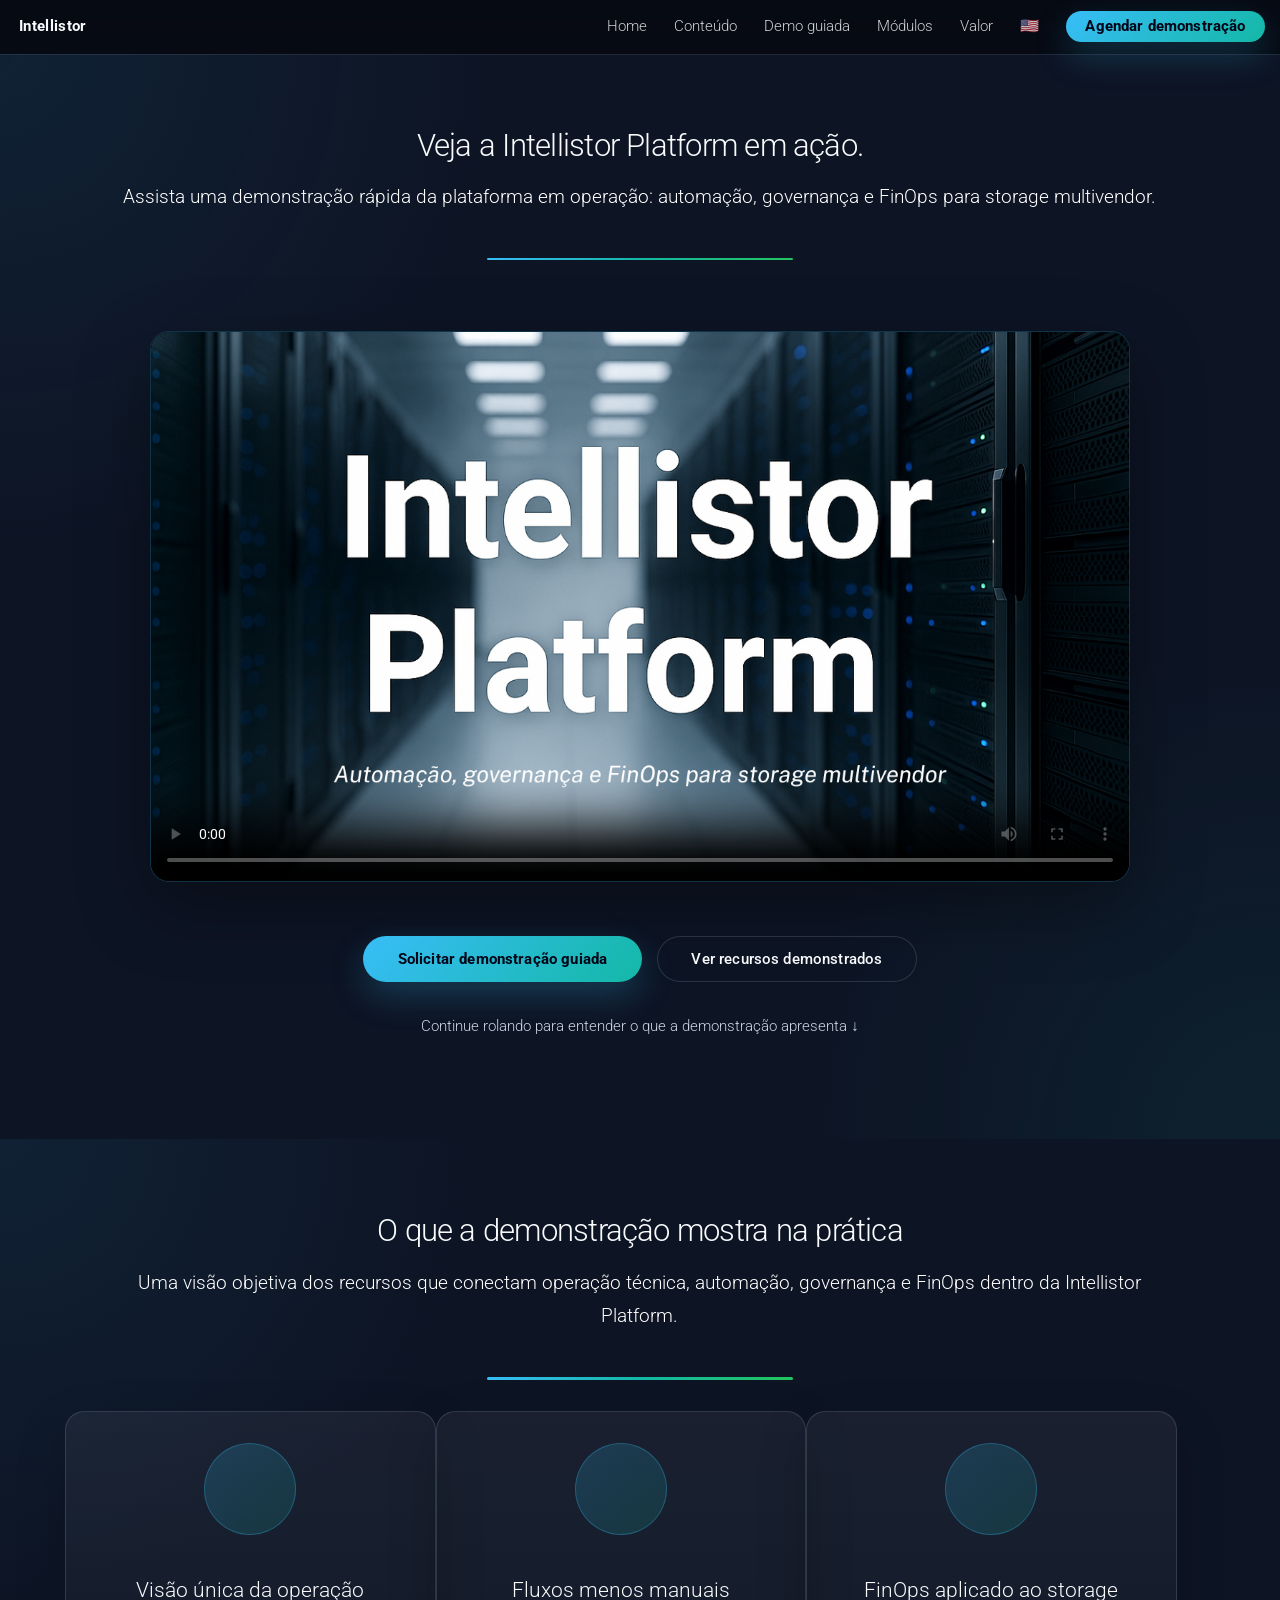
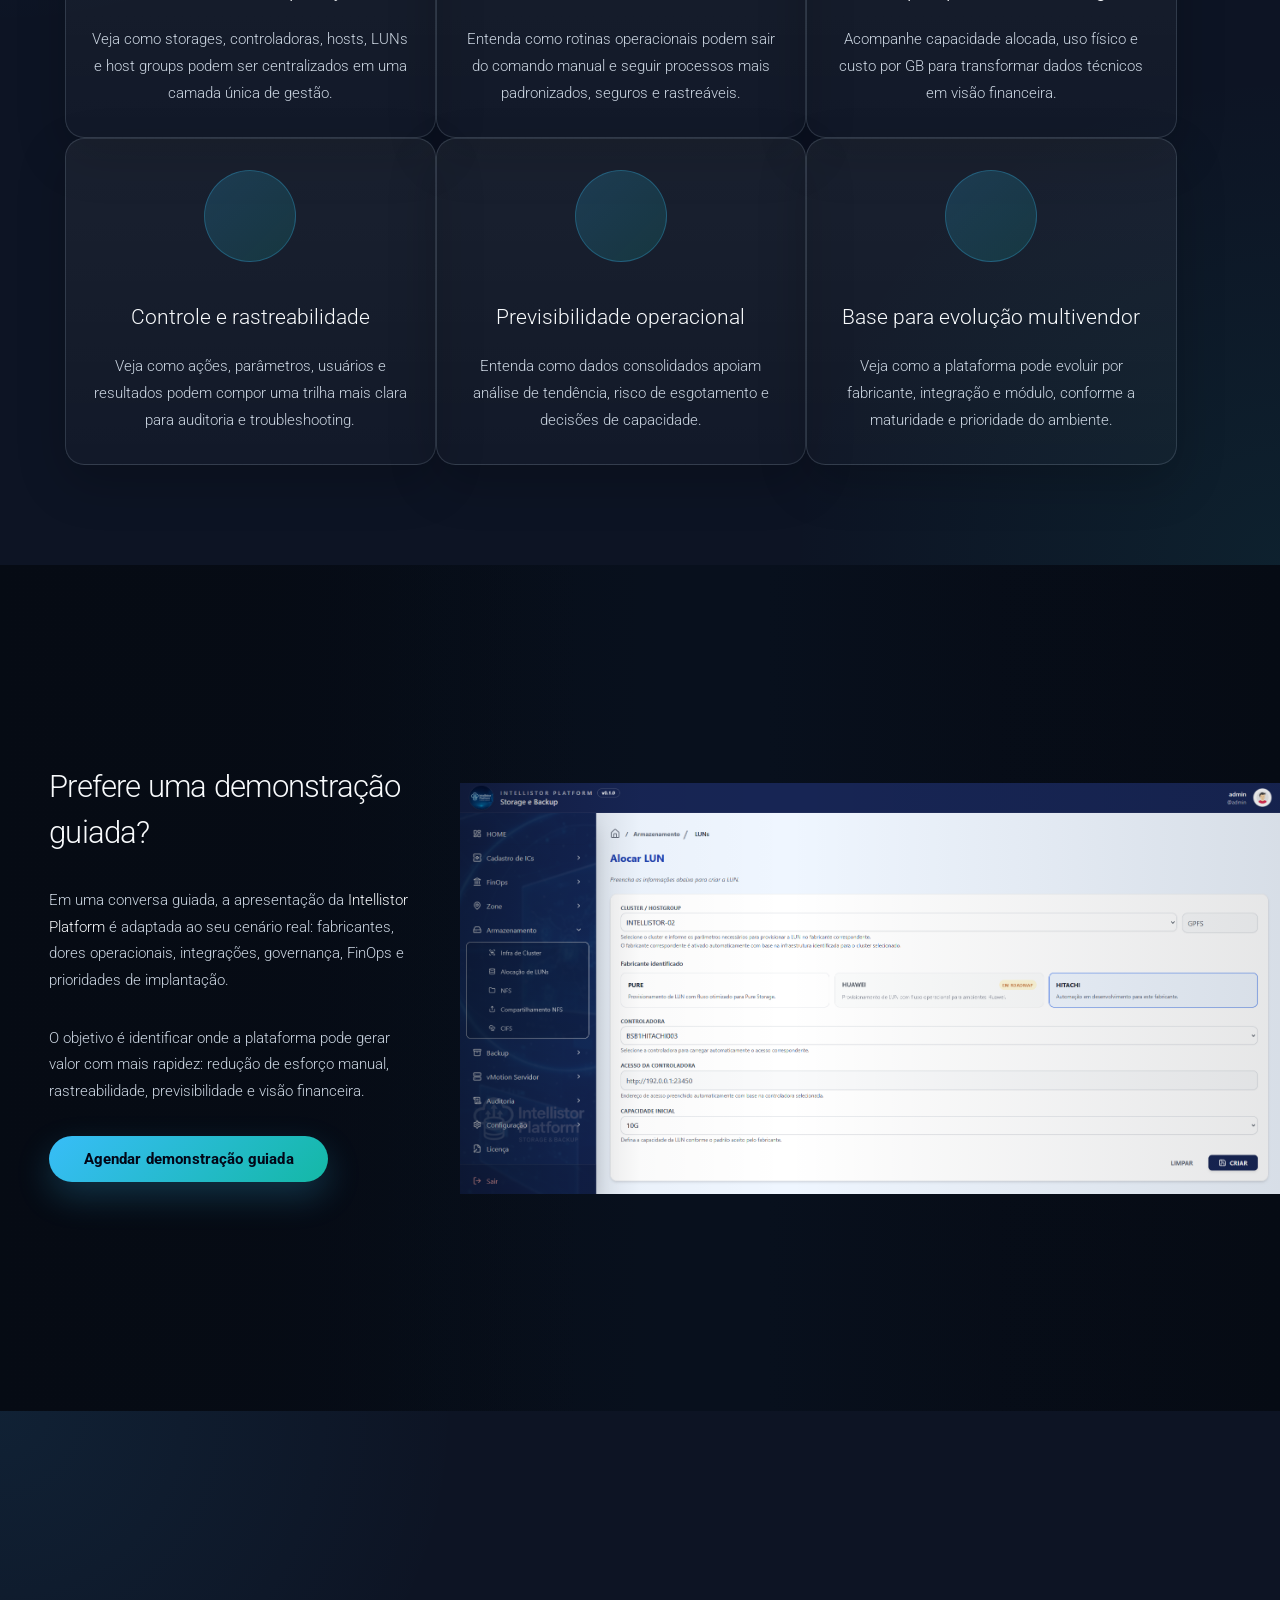
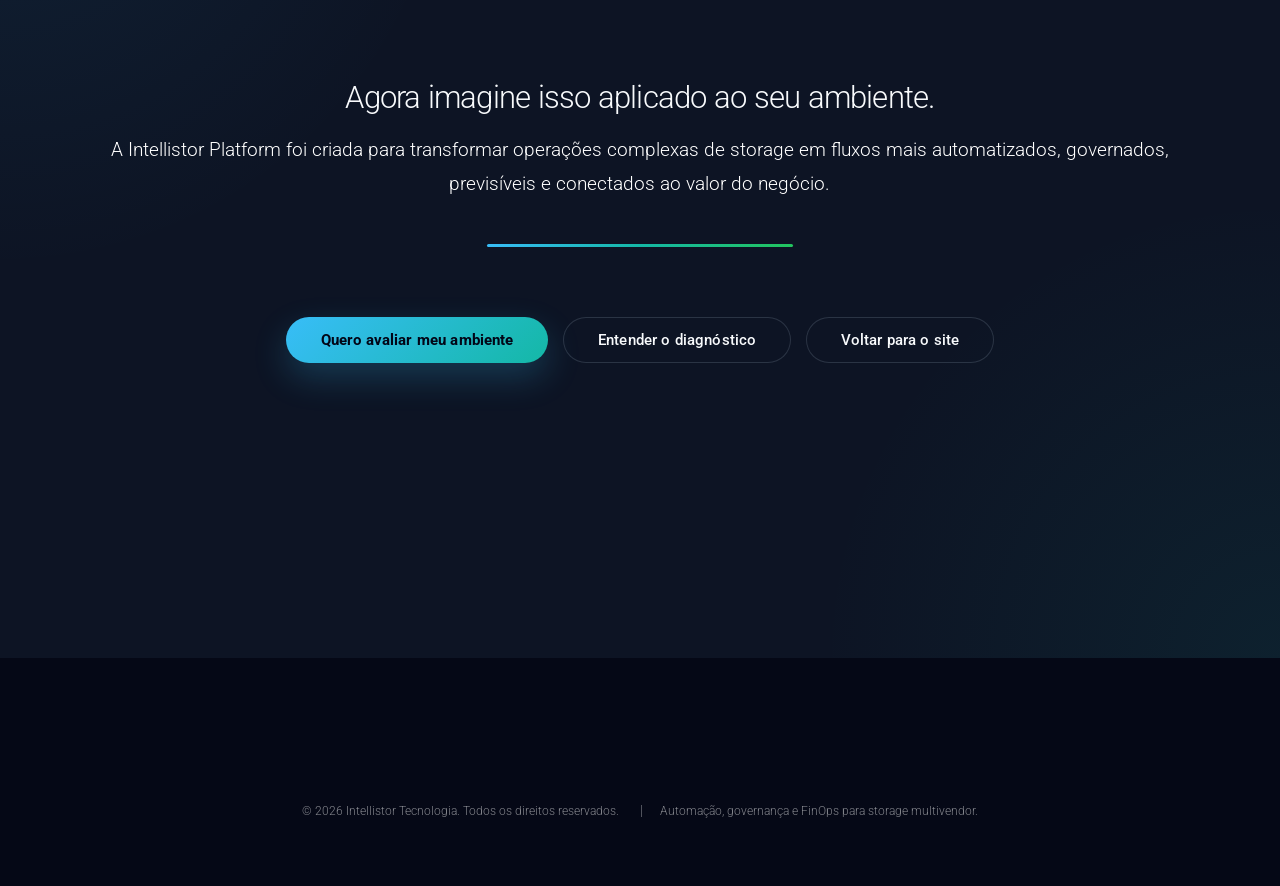
==== commit 622abc12: "site bilingue" ====
--- a/demo.html
+++ b/demo.html
@@ -35,6 +35,11 @@
             <li><a href="#demo-guiada">Demo guiada</a></li>
             <li><a href="index.html#modulos">Módulos</a></li>
             <li><a href="index.html#valor">Valor</a></li>
+            <li class="language-switch">
+              <a href="demo-en.html" hreflang="en" lang="en" title="English" aria-label="Switch to English">
+                🇺🇸
+              </a>
+            </li>
             <li><a href="index.html#contato" class="button primary">Agendar demonstração</a></li>
           </ul>
         </nav>
